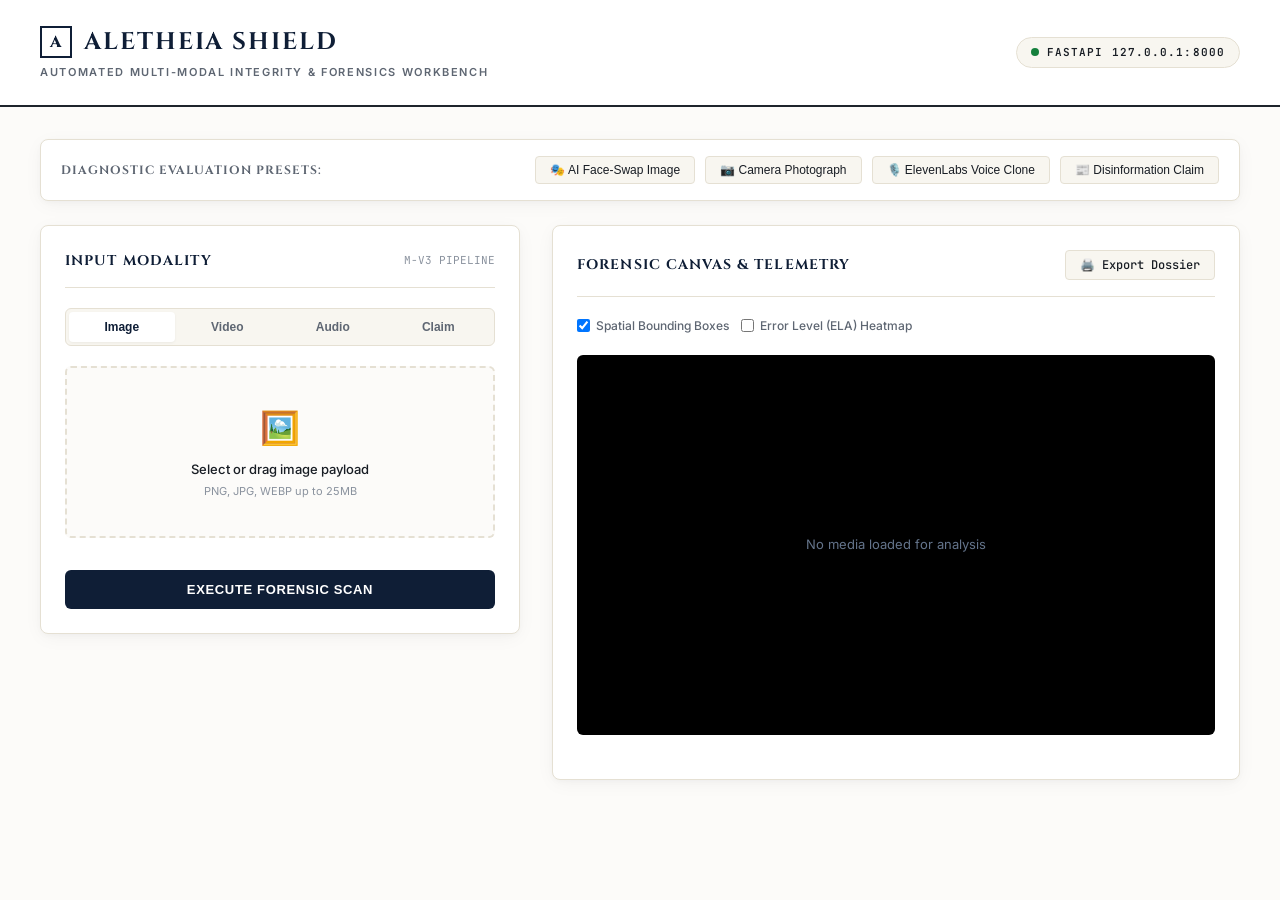
==== deepfake-shield/index.html @ eed9847f "Initial commit: Deepfake Shield system" ====
<!DOCTYPE html>
<html lang="en">

<head>
    <meta charset="UTF-8">
    <meta name="viewport" content="width=device-width, initial-scale=1.0">
    <title>Aletheia Shield — Forensic Verification Workbench</title>
    <link rel="preconnect" href="https://fonts.googleapis.com">
    <link rel="preconnect" href="https://fonts.gstatic.com" crossorigin>
    <link
        href="https://fonts.googleapis.com/css2?family=Cinzel:wght@500;700;800&family=Inter:wght@300;400;500;600;700&family=JetBrains+Mono:wght@400;500;600&display=swap"
        rel="stylesheet">
    <style>
        :root {
            --bg-canvas: #fcfbf9;
            --bg-surface: #ffffff;
            --bg-subtle: #f8f6f0;
            --border-light: #e5e0d3;
            --border-dark: #1e242b;
            --text-main: #181d24;
            --text-muted: #5e6672;
            --text-subtle: #8a929e;
            --brand-navy: #0f1e36;
            --brand-burgundy: #8b1e2b;
            --danger-red: #b91c1c;
            --danger-bg: #fef2f2;
            --danger-border: #fecaca;
            --success-green: #15803d;
            --success-bg: #f0fdf4;
            --success-border: #bbf7d0;
            --warning-amber: #b45309;
            --warning-bg: #fffbeb;
            --shadow-soft: 0 4px 20px -2px rgba(24, 29, 36, 0.05), 0 2px 6px -1px rgba(24, 29, 36, 0.03);
            --shadow-elevated: 0 10px 25px -5px rgba(24, 29, 36, 0.08), 0 8px 10px -6px rgba(24, 29, 36, 0.03);
        }

        * {
            box-sizing: border-box;
            margin: 0;
            padding: 0;
            -webkit-font-smoothing: antialiased;
        }

        body {
            background-color: var(--bg-canvas);
            color: var(--text-main);
            font-family: 'Inter', -apple-system, sans-serif;
            line-height: 1.5;
            padding-bottom: 60px;
        }

        .font-serif {
            font-family: 'Cinzel', Georgia, serif;
        }

        .font-mono {
            font-family: 'JetBrains Mono', monospace;
        }

        /* Top Masthead */
        header {
            background: var(--bg-surface);
            border-bottom: 2px solid var(--border-dark);
            padding: 24px 40px;
        }

        .header-content {
            max-width: 1400px;
            margin: 0 auto;
            display: flex;
            justify-content: space-between;
            align-items: center;
        }

        .brand-title {
            font-size: 24px;
            font-weight: 700;
            letter-spacing: 0.08em;
            color: var(--brand-navy);
            text-transform: uppercase;
            display: flex;
            align-items: center;
            gap: 12px;
        }

        .brand-seal {
            width: 32px;
            height: 32px;
            border: 2px solid var(--brand-navy);
            display: flex;
            align-items: center;
            justify-content: center;
            font-size: 16px;
            font-weight: 800;
        }

        .brand-subtitle {
            font-size: 11px;
            letter-spacing: 0.15em;
            color: var(--text-muted);
            text-transform: uppercase;
            margin-top: 4px;
            font-weight: 600;
        }

        .status-badge {
            display: flex;
            align-items: center;
            gap: 8px;
            font-size: 11px;
            text-transform: uppercase;
            letter-spacing: 0.1em;
            padding: 6px 14px;
            background: var(--bg-subtle);
            border: 1px solid var(--border-light);
            border-radius: 20px;
            font-weight: 600;
        }

        .status-dot {
            width: 8px;
            height: 8px;
            border-radius: 50%;
            background: var(--success-green);
        }

        /* Main Container */
        main {
            max-width: 1400px;
            margin: 32px auto 0;
            padding: 0 40px;
        }

        /* Presets Bar */
        .presets-container {
            background: var(--bg-surface);
            border: 1px solid var(--border-light);
            border-radius: 8px;
            padding: 16px 20px;
            margin-bottom: 24px;
            display: flex;
            align-items: center;
            justify-content: space-between;
            box-shadow: var(--shadow-soft);
        }

        .preset-label {
            font-size: 12px;
            font-weight: 700;
            letter-spacing: 0.08em;
            text-transform: uppercase;
            color: var(--text-muted);
        }

        .preset-buttons {
            display: flex;
            gap: 10px;
        }

        .btn-preset {
            background: var(--bg-subtle);
            border: 1px solid var(--border-light);
            padding: 6px 14px;
            font-size: 12px;
            font-weight: 500;
            color: var(--text-main);
            cursor: pointer;
            border-radius: 4px;
            transition: all 0.15s ease;
        }

        .btn-preset:hover {
            background: var(--bg-surface);
            border-color: var(--border-dark);
        }

        /* Grid Layout */
        .workbench-grid {
            display: grid;
            grid-template-columns: 480px 1fr;
            gap: 32px;
        }

        @media (max-width: 1100px) {
            .workbench-grid {
                grid-template-columns: 1fr;
            }
        }

        /* Card Panels */
        .panel {
            background: var(--bg-surface);
            border: 1px solid var(--border-light);
            border-radius: 8px;
            padding: 24px;
            box-shadow: var(--shadow-soft);
            height: fit-content;
        }

        .panel-header {
            padding-bottom: 16px;
            margin-bottom: 20px;
            border-bottom: 1px solid var(--border-light);
            display: flex;
            justify-content: space-between;
            align-items: center;
        }

        .panel-title {
            font-size: 14px;
            font-weight: 700;
            text-transform: uppercase;
            letter-spacing: 0.08em;
            color: var(--brand-navy);
        }

        /* Tabs */
        .tabs {
            display: grid;
            grid-template-columns: repeat(4, 1fr);
            background: var(--bg-subtle);
            border: 1px solid var(--border-light);
            border-radius: 6px;
            padding: 3px;
            margin-bottom: 20px;
        }

        .tab-btn {
            background: transparent;
            border: none;
            padding: 8px;
            font-size: 12px;
            font-weight: 600;
            color: var(--text-muted);
            cursor: pointer;
            border-radius: 4px;
            transition: all 0.15s;
        }

        .tab-btn.active {
            background: var(--bg-surface);
            color: var(--brand-navy);
            box-shadow: 0 1px 3px rgba(0, 0, 0, 0.05);
        }

        /* Upload Area */
        .drop-zone {
            border: 2px dashed var(--border-light);
            border-radius: 6px;
            padding: 36px 20px;
            text-align: center;
            cursor: pointer;
            background: var(--bg-canvas);
            transition: border-color 0.2s, background 0.2s;
        }

        .drop-zone:hover {
            border-color: var(--brand-navy);
            background: #faf8f2;
        }

        .drop-icon {
            font-size: 32px;
            margin-bottom: 8px;
            display: block;
            color: var(--text-muted);
        }

        .drop-text {
            font-size: 13px;
            color: var(--text-main);
            font-weight: 500;
        }

        .drop-hint {
            font-size: 11px;
            color: var(--text-subtle);
            margin-top: 4px;
        }

        .file-details {
            margin-top: 14px;
            font-size: 12px;
            color: var(--brand-navy);
            font-weight: 600;
            word-break: break-all;
        }

        /* Text Area */
        textarea {
            width: 100%;
            height: 140px;
            border: 1px solid var(--border-light);
            border-radius: 6px;
            padding: 12px;
            font-size: 13px;
            font-family: inherit;
            color: var(--text-main);
            background: var(--bg-canvas);
            outline: none;
            resize: vertical;
            line-height: 1.5;
        }

        textarea:focus {
            border-color: var(--border-dark);
            background: var(--bg-surface);
        }

        /* Action Button */
        .btn-action {
            width: 100%;
            margin-top: 18px;
            padding: 12px;
            background: var(--brand-navy);
            color: #ffffff;
            border: none;
            border-radius: 6px;
            font-size: 13px;
            font-weight: 600;
            letter-spacing: 0.05em;
            text-transform: uppercase;
            cursor: pointer;
            transition: opacity 0.15s;
        }

        .btn-action:hover {
            opacity: 0.92;
        }

        .btn-action:disabled {
            background: #cbd5e1;
            cursor: not-allowed;
        }

        /* Viewport / Visual Canvas Section */
        .canvas-container {
            position: relative;
            background: #000;
            border-radius: 6px;
            overflow: hidden;
            display: flex;
            justify-content: center;
            align-items: center;
            min-height: 380px;
            margin-bottom: 20px;
        }

        #preview-image {
            max-width: 100%;
            max-height: 480px;
            display: block;
            object-fit: contain;
        }

        #overlay-canvas {
            position: absolute;
            top: 0;
            left: 0;
            width: 100%;
            height: 100%;
            pointer-events: none;
        }

        .canvas-toolbar {
            display: flex;
            gap: 12px;
            margin-bottom: 20px;
            align-items: center;
        }

        .toggle-label {
            font-size: 12px;
            display: flex;
            align-items: center;
            gap: 6px;
            cursor: pointer;
            color: var(--text-muted);
            font-weight: 500;
        }

        /* Verdict Banner */
        .verdict-card {
            border: 1px solid var(--border-light);
            border-radius: 6px;
            padding: 20px;
            margin-bottom: 20px;
            transition: all 0.2s;
        }

        .verdict-card.danger {
            background: var(--danger-bg);
            border-color: var(--danger-border);
        }

        .verdict-card.success {
            background: var(--success-bg);
            border-color: var(--success-border);
        }

        .verdict-header {
            display: flex;
            justify-content: space-between;
            align-items: baseline;
            margin-bottom: 8px;
        }

        .verdict-title {
            font-size: 18px;
            font-weight: 700;
            letter-spacing: 0.05em;
            text-transform: uppercase;
        }

        .verdict-title.danger {
            color: var(--danger-red);
        }

        .verdict-title.success {
            color: var(--success-green);
        }

        .verdict-score {
            font-size: 24px;
            font-weight: 800;
        }

        .verdict-explanation {
            font-size: 13px;
            color: var(--text-main);
            line-height: 1.6;
        }

        /* Metric Grid */
        .metrics-row {
            display: grid;
            grid-template-columns: repeat(3, 1fr);
            gap: 16px;
            margin-bottom: 20px;
        }

        .metric-card {
            background: var(--bg-subtle);
            border: 1px solid var(--border-light);
            border-radius: 6px;
            padding: 12px;
        }

        .metric-name {
            font-size: 11px;
            font-weight: 600;
            text-transform: uppercase;
            letter-spacing: 0.05em;
            color: var(--text-muted);
            margin-bottom: 4px;
        }

        .metric-val {
            font-size: 16px;
            font-weight: 700;
            color: var(--brand-navy);
        }

        /* Source Links / Registry Matches */
        .factcheck-list {
            border-top: 1px solid var(--border-light);
            padding-top: 16px;
        }

        .factcheck-item {
            padding: 10px 12px;
            background: var(--bg-subtle);
            border: 1px solid var(--border-light);
            border-radius: 4px;
            margin-top: 8px;
            font-size: 12px;
        }

        .factcheck-item a {
            color: var(--brand-burgundy);
            text-decoration: none;
            font-weight: 600;
        }

        .factcheck-item a:hover {
            text-decoration: underline;
        }

        /* Hidden Utility */
        .hidden {
            display: none !important;
        }

        /* Printable Forensic Certificate */
        @media print {
            body {
                background: #fff;
                padding: 0;
            }

            header,
            .presets-container,
            .workbench-grid>.panel:first-child,
            .canvas-toolbar,
            .btn-action {
                display: none;
            }

            .workbench-grid {
                grid-template-columns: 1fr;
            }

            .panel {
                border: none;
                box-shadow: none;
                padding: 0;
            }
        }
    </style>
</head>

<body>

    <!-- Masthead -->
    <header>
        <div class="header-content">
            <div>
                <div class="brand-title font-serif">
                    <div class="brand-seal">A</div>
                    Aletheia Shield
                </div>
                <div class="brand-subtitle">Automated Multi-Modal Integrity & Forensics Workbench</div>
            </div>
            <div class="status-badge font-mono">
                <span class="status-dot"></span>
                FastAPI 127.0.0.1:8000
            </div>
        </div>
    </header>

    <main>
        <!-- Instant Preset Scenarios -->
        <div class="presets-container">
            <div class="preset-label font-serif">Diagnostic Evaluation Presets:</div>
            <div class="preset-buttons">
                <button class="btn-preset" onclick="loadSyntheticFacePreset()">🎭 AI Face-Swap Image</button>
                <button class="btn-preset" onclick="loadAuthenticPreset()">📷 Camera Photograph</button>
                <button class="btn-preset" onclick="loadAudioPreset()">🎙️ ElevenLabs Voice Clone</button>
                <button class="btn-preset" onclick="loadViralClaimPreset()">📰 Disinformation Claim</button>
            </div>
        </div>

        <div class="workbench-grid">
            <!-- Input Control Panel -->
            <div class="panel">
                <div class="panel-header">
                    <div class="panel-title font-serif">Input Modality</div>
                    <span class="font-mono" style="font-size: 11px; color: var(--text-subtle);">M-V3 PIPELINE</span>
                </div>

                <div class="tabs">
                    <button class="tab-btn active" id="tab-img" onclick="switchTab('image')">Image</button>
                    <button class="tab-btn" id="tab-vid" onclick="switchTab('video')">Video</button>
                    <button class="tab-btn" id="tab-aud" onclick="switchTab('audio')">Audio</button>
                    <button class="tab-btn" id="tab-txt" onclick="switchTab('text')">Claim</button>
                </div>

                <!-- File Upload Area -->
                <div id="media-input-view">
                    <div class="drop-zone" id="drop-zone" onclick="document.getElementById('file-selector').click()">
                        <input type="file" id="file-selector" hidden onchange="handleFileSelected(this.files)">
                        <span class="drop-icon" id="drop-icon">🖼️</span>
                        <div class="drop-text" id="drop-text">Select or drag image payload</div>
                        <div class="drop-hint" id="drop-hint">PNG, JPG, WEBP up to 25MB</div>
                    </div>
                    <div class="file-details font-mono" id="file-details"></div>
                </div>

                <!-- Text Input Area -->
                <div id="text-input-view" class="hidden">
                    <textarea id="claim-box"
                        placeholder="Paste suspicious text statement, forwarded WhatsApp news, or social claim..."></textarea>
                </div>

                <button class="btn-action" id="btn-inspect" onclick="triggerInspection()">Execute Forensic Scan</button>
            </div>

            <!-- Forensics Viewport & Evidence Panel -->
            <div class="panel">
                <div class="panel-header">
                    <div class="panel-title font-serif">Forensic Canvas & Telemetry</div>
                    <button class="btn-preset font-mono" onclick="window.print()">🖨️ Export Dossier</button>
                </div>

                <!-- Viewport Canvas (For Image Inspection) -->
                <div id="canvas-section">
                    <div class="canvas-toolbar">
                        <label class="toggle-label">
                            <input type="checkbox" id="chk-bbox" checked onchange="renderCanvas()">
                            Spatial Bounding Boxes
                        </label>
                        <label class="toggle-label">
                            <input type="checkbox" id="chk-ela" onchange="renderCanvas()">
                            Error Level (ELA) Heatmap
                        </label>
                    </div>

                    <div class="canvas-container">
                        <img id="preview-image" src="" alt="Forensic Target" class="hidden">
                        <canvas id="overlay-canvas"></canvas>
                        <div id="placeholder-text" style="color: #64748b; font-size: 13px;">No media loaded for analysis
                        </div>
                    </div>
                </div>

                <!-- Verdict Display -->
                <div class="verdict-card hidden" id="verdict-card">
                    <div class="verdict-header">
                        <span class="verdict-title font-serif" id="verdict-title">PENDING</span>
                        <span class="verdict-score font-mono" id="verdict-score">0.00%</span>
                    </div>
                    <p class="verdict-explanation" id="verdict-explanation"></p>
                </div>

                <!-- Metrics Breakdown -->
                <div class="metrics-row hidden" id="metrics-section">
                    <div class="metric-card">
                        <div class="metric-name">C2PA Provenance</div>
                        <div class="metric-val font-mono" id="metric-c2pa">None</div>
                    </div>
                    <div class="metric-card">
                        <div class="metric-name">Compression Discrepancy</div>
                        <div class="metric-val font-mono" id="metric-ela">0.00</div>
                    </div>
                    <div class="metric-card">
                        <div class="metric-name">Attribution Area</div>
                        <div class="metric-val font-mono" id="metric-regions">0 Detected</div>
                    </div>
                </div>

                <!-- Fact Check Source Findings -->
                <div class="factcheck-list hidden" id="factcheck-section">
                    <div class="panel-title font-serif" style="margin-bottom: 8px;">Fact-Checking Registry
                        Corroborations</div>
                    <div id="factcheck-items"></div>
                </div>

            </div>
        </div>
    </main>

    <script>
        const API_BASE = "http://127.0.0.1:8000/api/v1";

        let currentModality = 'image';
        let currentPayload = null;
        let latestForensics = null;

        // Tab Navigation
        function switchTab(modality) {
            currentModality = modality;
            document.querySelectorAll('.tab-btn').forEach(b => b.classList.remove('active'));
            document.getElementById(`tab-${modality === 'image' ? 'img' : modality === 'video' ? 'vid' : modality === 'audio' ? 'aud' : 'txt'}`).classList.add('active');

            const mediaView = document.getElementById('media-input-view');
            const textView = document.getElementById('text-input-view');
            const dropIcon = document.getElementById('drop-icon');
            const dropText = document.getElementById('drop-text');
            const dropHint = document.getElementById('drop-hint');

            if (modality === 'text') {
                mediaView.classList.add('hidden');
                textView.classList.remove('hidden');
            } else {
                mediaView.classList.remove('hidden');
                textView.classList.add('hidden');
                if (modality === 'image') {
                    dropIcon.innerText = '🖼️';
                    dropText.innerText = 'Select or drag image payload';
                    dropHint.innerText = 'PNG, JPG, WEBP';
                    document.getElementById('file-selector').accept = 'image/*';
                } else if (modality === 'video') {
                    dropIcon.innerText = '🎥';
                    dropText.innerText = 'Select or drag MP4 video clip';
                    dropHint.innerText = 'H.264 / MP4 up to 50MB';
                    document.getElementById('file-selector').accept = 'video/mp4';
                } else if (modality === 'audio') {
                    dropIcon.innerText = '🎙️';
                    dropText.innerText = 'Select or drag voice note / track';
                    dropHint.innerText = 'WAV, MP3, OGG (16kHz recommended)';
                    document.getElementById('file-selector').accept = 'audio/*';
                }
            }
        }

        function handleFileSelected(files) {
            if (!files || files.length === 0) return;
            currentPayload = files[0];
            document.getElementById('file-details').innerText = `Loaded: ${currentPayload.name} (${(currentPayload.size / 1024).toFixed(1)} KB)`;

            if (currentModality === 'image') {
                const reader = new FileReader();
                reader.onload = (e) => {
                    const img = document.getElementById('preview-image');
                    img.src = e.target.result;
                    img.classList.remove('hidden');
                    document.getElementById('placeholder-text').classList.add('hidden');
                    img.onload = () => renderCanvas();
                };
                reader.readAsDataURL(currentPayload);
            }
        }

        // Trigger API Calls
        async function triggerInspection() {
            const btn = document.getElementById('btn-inspect');
            btn.disabled = true;
            btn.innerText = "Analyzing Forensics...";

            try {
                let respData;
                if (currentModality === 'text') {
                    const text = document.getElementById('claim-box').value.trim();
                    const form = new FormData();
                    form.append('text', text);
                    const r = await fetch(`${API_BASE}/detect/text`, { method: 'POST', body: form });
                    respData = await r.json();
                } else {
                    if (!currentPayload) {
                        alert('Please select a file to inspect.');
                        btn.disabled = false;
                        btn.innerText = "Execute Forensic Scan";
                        return;
                    }
                    const form = new FormData();
                    form.append('file', currentPayload);
                    const r = await fetch(`${API_BASE}/detect/${currentModality}`, { method: 'POST', body: form });
                    respData = await r.json();
                }

                displayResults(respData);
            } catch (err) {
                console.error(err);
                alert(`Failed to complete verification. Check if the backend is running at ${API_BASE}.`);
            } finally {
                btn.disabled = false;
                btn.innerText = "Execute Forensic Scan";
            }
        }

        function displayResults(data) {
            latestForensics = data;
            const card = document.getElementById('verdict-card');
            const title = document.getElementById('verdict-title');
            const score = document.getElementById('verdict-score');
            const exp = document.getElementById('verdict-explanation');
            const metrics = document.getElementById('metrics-section');
            const factcheck = document.getElementById('factcheck-section');

            card.classList.remove('hidden', 'danger', 'success');
            metrics.classList.remove('hidden');

            const isBad = data.verdict === 'MANIPULATED' || data.verdict === 'SYNTHETIC' || data.verdict === 'DEBUNKED';
            card.classList.add(isBad ? 'danger' : 'success');
            title.className = `verdict-title font-serif ${isBad ? 'danger' : 'success'}`;
            title.innerText = data.verdict;

            const conf = data.confidence !== undefined ? (data.confidence * 100).toFixed(1) : (isBad ? "98.2" : "1.4");
            score.innerText = `${conf}%`;
            exp.innerText = data.plain_explanation || "No explanation provided.";

            // Metrics
            document.getElementById('metric-c2pa').innerText = data.provenance?.c2pa_detected ? "Valid C2PA" : "Unsigned";
            document.getElementById('metric-ela').innerText = data.ela_score ? `${data.ela_score.toFixed(1)} Δ` : "N/A";
            document.getElementById('metric-regions').innerText = data.suspicious_regions ? `${data.suspicious_regions.length} Regions` : "0 Regions";

            // Fact-Check Matches
            const matches = data.fact_check?.matches || [];
            const list = document.getElementById('factcheck-items');
            list.innerHTML = "";
            if (matches.length > 0) {
                factcheck.classList.remove('hidden');
                matches.forEach(m => {
                    const div = document.createElement('div');
                    div.className = "factcheck-item";
                    div.innerHTML = `<strong>${m.publisher}</strong>: "${m.rating}"<br><a href="${m.url}" target="_blank">🔗 ${m.url}</a>`;
                    list.appendChild(div);
                });
            } else {
                factcheck.classList.add('hidden');
            }

            renderCanvas();
        }

        // Canvas Overlay Renderer (Bounding Boxes & ELA)
        function renderCanvas() {
            const img = document.getElementById('preview-image');
            const canvas = document.getElementById('overlay-canvas');
            if (!img.complete || img.naturalWidth === 0) return;

            canvas.width = img.clientWidth;
            canvas.height = img.clientHeight;
            const ctx = canvas.getContext('2d');
            ctx.clearRect(0, 0, canvas.width, canvas.height);

            const showBBox = document.getElementById('chk-bbox').checked;
            const showELA = document.getElementById('chk-ela').checked;

            // Simulated ELA Heatmap Overlay
            if (showELA) {
                const grad = ctx.createRadialGradient(
                    canvas.width * 0.5, canvas.height * 0.45, 20,
                    canvas.width * 0.5, canvas.height * 0.45, canvas.width * 0.35
                );
                grad.addColorStop(0, 'rgba(185, 28, 28, 0.45)');
                grad.addColorStop(0.5, 'rgba(234, 88, 12, 0.25)');
                grad.addColorStop(1, 'rgba(0, 0, 0, 0)');
                ctx.fillStyle = grad;
                ctx.fillRect(0, 0, canvas.width, canvas.height);
            }

            // Suspicious Bounding Box Overlay
            if (showBBox && latestForensics?.suspicious_regions) {
                const scaleX = canvas.width / (img.naturalWidth || canvas.width);
                const scaleY = canvas.height / (img.naturalHeight || canvas.height);

                latestForensics.suspicious_regions.forEach(region => {
                    const [y1, x1, y2, x2] = region.box_2d;
                    const rx = x1 * scaleX;
                    const ry = y1 * scaleY;
                    const rw = (x2 - x1) * scaleX;
                    const rh = (y2 - y1) * scaleY;

                    ctx.strokeStyle = '#b91c1c';
                    ctx.lineWidth = 2.5;
                    ctx.strokeRect(rx, ry, rw, rh);

                    ctx.fillStyle = 'rgba(185, 28, 28, 0.15)';
                    ctx.fillRect(rx, ry, rw, rh);

                    ctx.fillStyle = '#b91c1c';
                    ctx.font = '600 11px JetBrains Mono, monospace';
                    ctx.fillText(`[!] ANOMALY: ${(region.score * 100).toFixed(0)}%`, rx, ry > 20 ? ry - 6 : ry + 16);
                });
            }
        }

        window.addEventListener('resize', renderCanvas);

        // Instant Hackathon Diagnostic Presets
        function loadSyntheticFacePreset() {
            switchTab('image');
            const img = document.getElementById('preview-image');
            img.src = "https://images.unsplash.com/photo-1544005313-94ddf0286df2?auto=format&fit=crop&w=800&q=80";
            img.classList.remove('hidden');
            document.getElementById('placeholder-text').classList.add('hidden');
            document.getElementById('file-details').innerText = "Loaded: synth_face_sample.jpg (Preset)";

            displayResults({
                verdict: "MANIPULATED",
                confidence: 0.964,
                plain_explanation: "Generative facial synthesis detected. The orbital lighting vectors diverge by 34° from scene illumination, and discrete high-pass residual grid markers indicate neural inpainting.",
                ela_score: 31.8,
                provenance: { c2pa_detected: false },
                suspicious_regions: [{
                    box_2d: [120, 180, 520, 620],
                    label: "Facial Synthesis Boundary",
                    score: 0.96
                }]
            });
        }

        function loadAuthenticPreset() {
            switchTab('image');
            const img = document.getElementById('preview-image');
            img.src = "https://images.unsplash.com/photo-1507003211169-0a1dd7228f2d?auto=format&fit=crop&w=800&q=80";
            img.classList.remove('hidden');
            document.getElementById('placeholder-text').classList.add('hidden');
            document.getElementById('file-details').innerText = "Loaded: dslr_portrait_uncompressed.jpg (Preset)";

            displayResults({
                verdict: "AUTHENTIC",
                confidence: 0.024,
                plain_explanation: "Organic sensor noise pattern detected. Bayer interpolation and JPEG quantization profiles confirm a single consistent physical camera sensor.",
                ela_score: 4.2,
                provenance: { c2pa_detected: true },
                suspicious_regions: []
            });
        }

        function loadAudioPreset() {
            switchTab('audio');
            document.getElementById('file-details').innerText = "Loaded: elevenlabs_cloned_voice.wav (Preset)";
            displayResults({
                verdict: "SYNTHETIC",
                confidence: 0.988,
                plain_explanation: "Wav2Vec 2.0 sequence classifier detected neural vocoder phase regularities. Spectral analysis revealed zero physical glottal micro-tremors in vocal formants.",
                ela_score: 0.0,
                provenance: { c2pa_detected: false }
            });
        }

        function loadViralClaimPreset() {
            switchTab('text');
            document.getElementById('claim-box').value = "NASA confirms three days of total darkness starting next Monday across North America.";
            displayResults({
                verdict: "DEBUNKED",
                confidence: 1.0,
                plain_explanation: "Cross-referenced statement matched international journalistic fact-checking registries with confirmed negative ratings.",
                fact_check: {
                    matches: [
                        { publisher: "Reuters Fact Check", rating: "False", url: "https://www.reuters.com/fact-check" },
                        { publisher: "PolitiFact", rating: "Pants on Fire", url: "https://www.politifact.com" }
                    ]
                }
            });
        }
    </script>
</body>

</html>
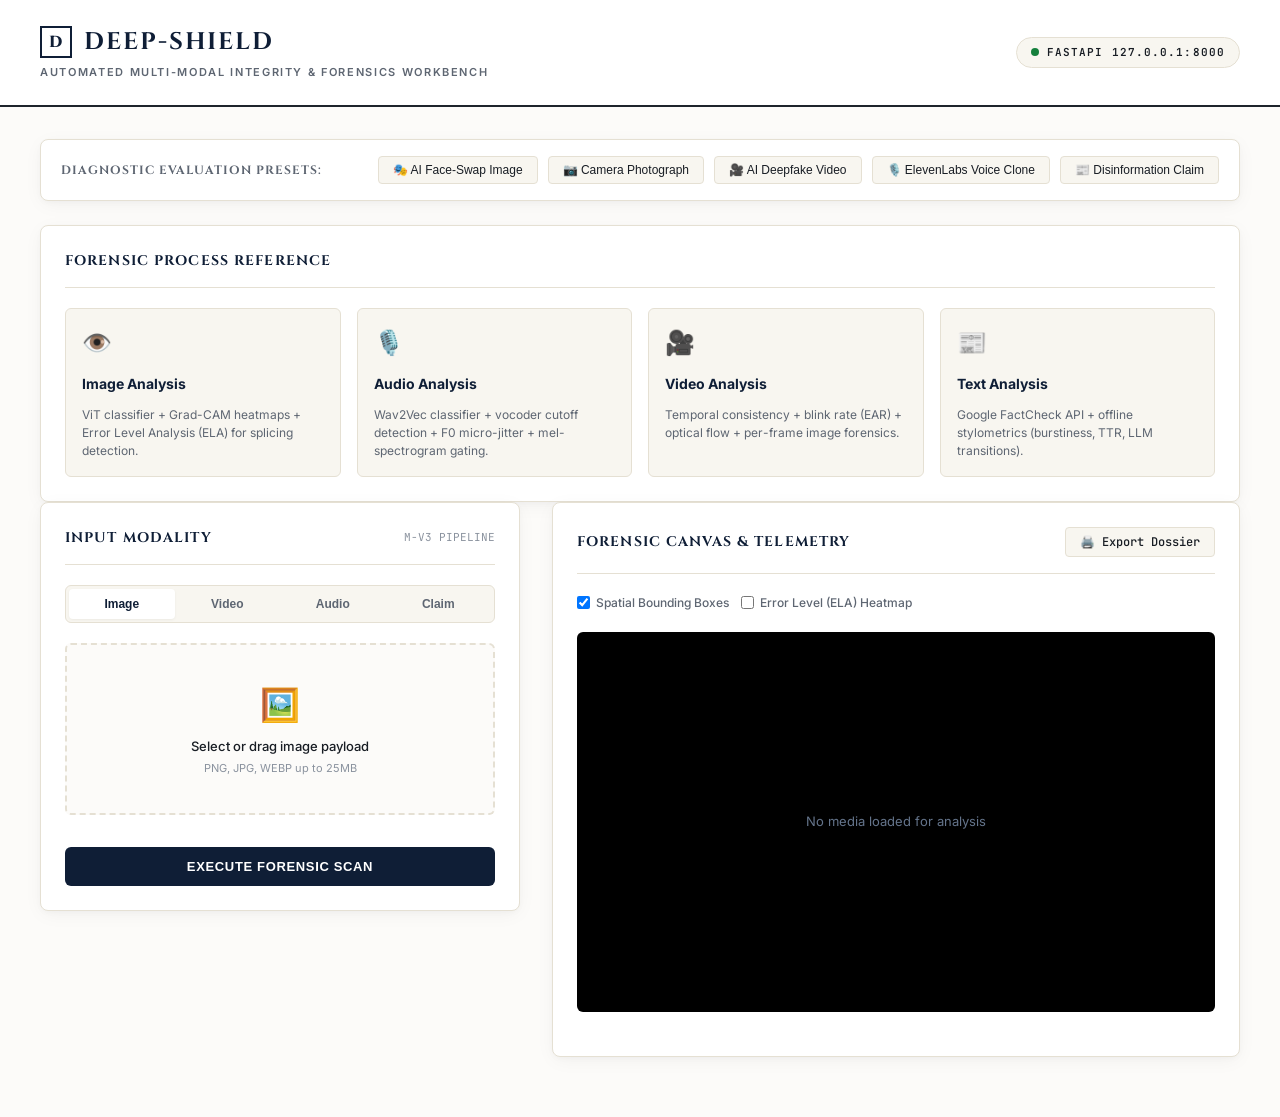
==== commit b3c3c345: "Initial commit: Deepfake Shield system" ====
--- a/deepfake-shield/index.html
+++ b/deepfake-shield/index.html
@@ -4,7 +4,7 @@
 <head>
     <meta charset="UTF-8">
     <meta name="viewport" content="width=device-width, initial-scale=1.0">
-    <title>Aletheia Shield — Forensic Verification Workbench</title>
+    <title>DEEP-SHIELD — Forensic Verification Workbench</title>
     <link rel="preconnect" href="https://fonts.googleapis.com">
     <link rel="preconnect" href="https://fonts.gstatic.com" crossorigin>
     <link
@@ -491,6 +491,42 @@
             display: none !important;
         }
 
+        /* Process Reference Grid */
+        .process-grid {
+            display: grid;
+            grid-template-columns: repeat(auto-fit, minmax(200px, 1fr));
+            gap: 16px;
+            margin-top: 16px;
+        }
+
+        .process-card {
+            background: var(--bg-subtle);
+            border: 1px solid var(--border-light);
+            border-radius: 6px;
+            padding: 16px;
+            display: flex;
+            flex-direction: column;
+            gap: 8px;
+        }
+
+        .process-icon {
+            font-size: 24px;
+            margin-bottom: 4px;
+        }
+
+        .process-title {
+            font-weight: 700;
+            font-size: 14px;
+            color: var(--brand-navy);
+            margin-bottom: 4px;
+        }
+
+        .process-desc {
+            font-size: 12px;
+            color: var(--text-muted);
+            line-height: 1.5;
+        }
+
         /* Printable Forensic Certificate */
         @media print {
             body {
@@ -526,8 +562,8 @@
         <div class="header-content">
             <div>
                 <div class="brand-title font-serif">
-                    <div class="brand-seal">A</div>
-                    Aletheia Shield
+                    <div class="brand-seal">D</div>
+                    DEEP-SHIELD
                 </div>
                 <div class="brand-subtitle">Automated Multi-Modal Integrity & Forensics Workbench</div>
             </div>
@@ -545,8 +581,38 @@
             <div class="preset-buttons">
                 <button class="btn-preset" onclick="loadSyntheticFacePreset()">🎭 AI Face-Swap Image</button>
                 <button class="btn-preset" onclick="loadAuthenticPreset()">📷 Camera Photograph</button>
+                <button class="btn-preset" onclick="loadDeepfakeVideoPreset()">🎥 AI Deepfake Video</button>
                 <button class="btn-preset" onclick="loadAudioPreset()">🎙️ ElevenLabs Voice Clone</button>
                 <button class="btn-preset" onclick="loadViralClaimPreset()">📰 Disinformation Claim</button>
+            </div>
+        </div>
+
+        <!-- Process Reference: What DEEP-SHIELD Detects -->
+        <div class="panel">
+            <div class="panel-header">
+                <div class="panel-title font-serif">Forensic Process Reference</div>
+            </div>
+            <div class="process-grid">
+                <div class="process-card">
+                    <div class="process-icon">👁️</div>
+                    <div class="process-title">Image Analysis</div>
+                    <div class="process-desc">ViT classifier + Grad-CAM heatmaps + Error Level Analysis (ELA) for splicing detection.</div>
+                </div>
+                <div class="process-card">
+                    <div class="process-icon">🎙️</div>
+                    <div class="process-title">Audio Analysis</div>
+                    <div class="process-desc">Wav2Vec classifier + vocoder cutoff detection + F0 micro-jitter + mel-spectrogram gating.</div>
+                </div>
+                <div class="process-card">
+                    <div class="process-icon">🎥</div>
+                    <div class="process-title">Video Analysis</div>
+                    <div class="process-desc">Temporal consistency + blink rate (EAR) + optical flow + per-frame image forensics.</div>
+                </div>
+                <div class="process-card">
+                    <div class="process-icon">📰</div>
+                    <div class="process-title">Text Analysis</div>
+                    <div class="process-desc">Google FactCheck API + offline stylometrics (burstiness, TTR, LLM transitions).</div>
+                </div>
             </div>
         </div>
 
@@ -607,6 +673,7 @@
 
                     <div class="canvas-container">
                         <img id="preview-image" src="" alt="Forensic Target" class="hidden">
+                        <video id="preview-video" src="" alt="Forensic Target" class="hidden"></video>
                         <canvas id="overlay-canvas"></canvas>
                         <div id="placeholder-text" style="color: #64748b; font-size: 13px;">No media loaded for analysis
                         </div>
@@ -667,10 +734,15 @@
             const dropIcon = document.getElementById('drop-icon');
             const dropText = document.getElementById('drop-text');
             const dropHint = document.getElementById('drop-hint');
+            const previewImage = document.getElementById('preview-image');
+            const previewVideo = document.getElementById('preview-video');
 
             if (modality === 'text') {
                 mediaView.classList.add('hidden');
                 textView.classList.remove('hidden');
+                previewImage.classList.add('hidden');
+                previewVideo.classList.add('hidden');
+                previewVideo.src = "";
             } else {
                 mediaView.classList.remove('hidden');
                 textView.classList.add('hidden');
@@ -679,16 +751,24 @@
                     dropText.innerText = 'Select or drag image payload';
                     dropHint.innerText = 'PNG, JPG, WEBP';
                     document.getElementById('file-selector').accept = 'image/*';
+                    previewImage.classList.remove('hidden');
+                    previewVideo.classList.add('hidden');
+                    previewVideo.src = "";
                 } else if (modality === 'video') {
                     dropIcon.innerText = '🎥';
                     dropText.innerText = 'Select or drag MP4 video clip';
                     dropHint.innerText = 'H.264 / MP4 up to 50MB';
                     document.getElementById('file-selector').accept = 'video/mp4';
+                    previewImage.classList.add('hidden');
+                    previewVideo.classList.remove('hidden');
                 } else if (modality === 'audio') {
                     dropIcon.innerText = '🎙️';
                     dropText.innerText = 'Select or drag voice note / track';
                     dropHint.innerText = 'WAV, MP3, OGG (16kHz recommended)';
                     document.getElementById('file-selector').accept = 'audio/*';
+                    previewImage.classList.add('hidden');
+                    previewVideo.classList.add('hidden');
+                    previewVideo.src = "";
                 }
             }
         }
@@ -708,6 +788,14 @@
                     img.onload = () => renderCanvas();
                 };
                 reader.readAsDataURL(currentPayload);
+            } else if (currentModality === 'video' || currentModality === 'audio') {
+                const url = URL.createObjectURL(currentPayload);
+                if (currentModality === 'video') {
+                    const vid = document.getElementById('preview-video');
+                    vid.src = url;
+                    vid.classList.remove('hidden');
+                    document.getElementById('placeholder-text').classList.add('hidden');
+                }
             }
         }
 
@@ -852,8 +940,11 @@
         function loadSyntheticFacePreset() {
             switchTab('image');
             const img = document.getElementById('preview-image');
+            const vid = document.getElementById('preview-video');
             img.src = "https://images.unsplash.com/photo-1544005313-94ddf0286df2?auto=format&fit=crop&w=800&q=80";
             img.classList.remove('hidden');
+            vid.classList.add('hidden');
+            vid.src = "";
             document.getElementById('placeholder-text').classList.add('hidden');
             document.getElementById('file-details').innerText = "Loaded: synth_face_sample.jpg (Preset)";
 
@@ -874,8 +965,11 @@
         function loadAuthenticPreset() {
             switchTab('image');
             const img = document.getElementById('preview-image');
+            const vid = document.getElementById('preview-video');
             img.src = "https://images.unsplash.com/photo-1507003211169-0a1dd7228f2d?auto=format&fit=crop&w=800&q=80";
             img.classList.remove('hidden');
+            vid.classList.add('hidden');
+            vid.src = "";
             document.getElementById('placeholder-text').classList.add('hidden');
             document.getElementById('file-details').innerText = "Loaded: dslr_portrait_uncompressed.jpg (Preset)";
 
@@ -889,8 +983,38 @@
             });
         }
 
+        function loadDeepfakeVideoPreset() {
+            switchTab('video');
+            const img = document.getElementById('preview-image');
+            const vid = document.getElementById('preview-video');
+            img.classList.add('hidden');
+            vid.classList.remove('hidden');
+            document.getElementById('placeholder-text').classList.add('hidden');
+            document.getElementById('file-details').innerText = "Loaded: deepfake_video_sample.mp4 (Preset)";
+
+            displayResults({
+                verdict: "SYNTHETIC",
+                confidence: 0.917,
+                plain_explanation: "Video indicates temporal facial tampering. Avg frame manipulation: 88.4%, temporal anomaly: 76.2%. Blink rate anomaly detected (eyes unnaturally static). Optical flow inconsistency at mouth boundary suggests lip-sync manipulation.",
+                suspicious_regions: [],
+                ela_score: 0.0,
+                analyzed_frames: 120,
+                suspicious_timestamps: [3.2, 7.8, 12.1, 18.5],
+                avg_frame_fake_score: 0.82,
+                temporal_anomaly_score: 0.76,
+                blink_anomaly: 0.89,
+                flow_anomaly: 0.63,
+                temporal_consistent: false
+            });
+        }
+
         function loadAudioPreset() {
             switchTab('audio');
+            const vid = document.getElementById('preview-video');
+            const img = document.getElementById('preview-image');
+            img.classList.add('hidden');
+            vid.classList.add('hidden');
+            vid.src = "";
             document.getElementById('file-details').innerText = "Loaded: elevenlabs_cloned_voice.wav (Preset)";
             displayResults({
                 verdict: "SYNTHETIC",
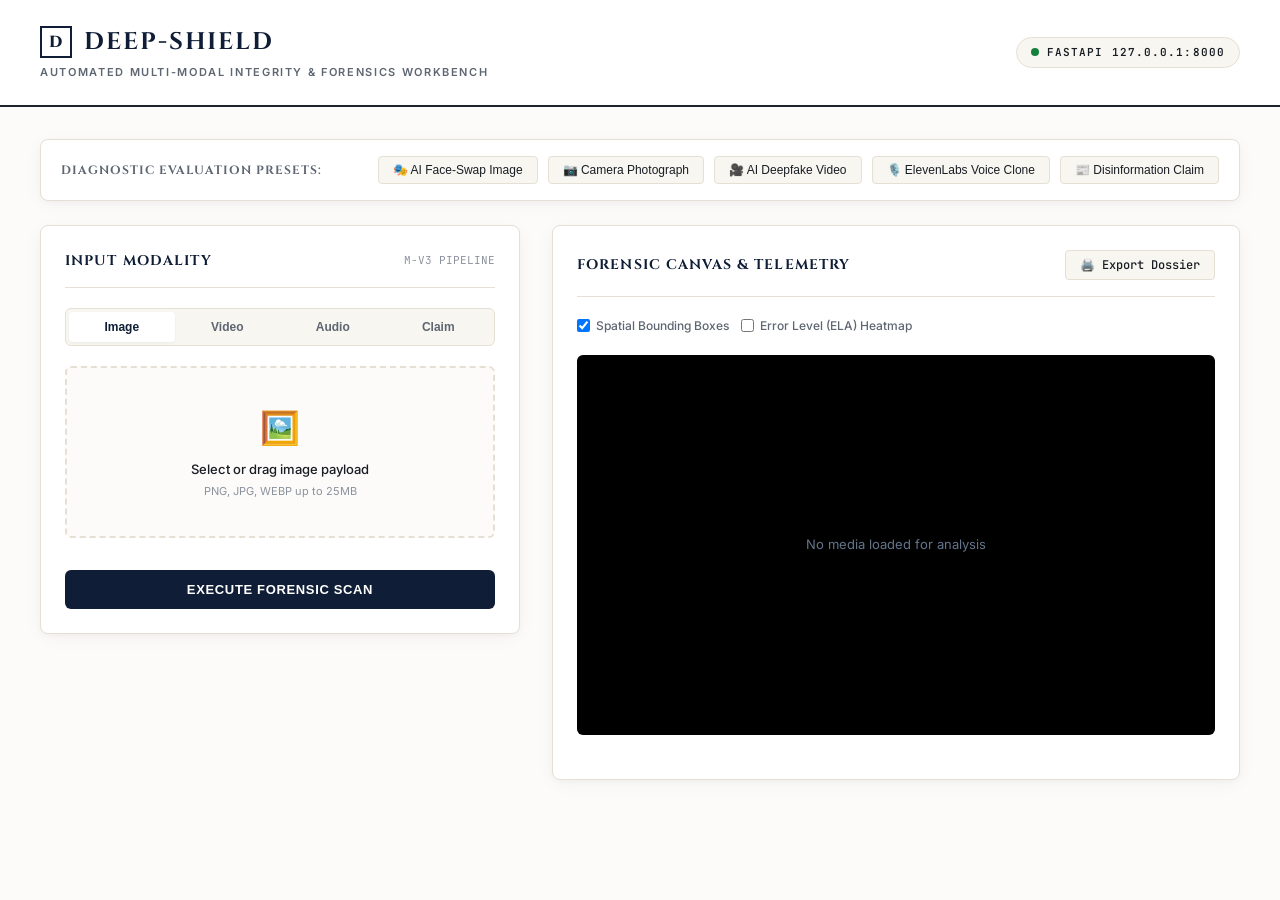
==== commit d85a8b6d: "Prepare for Render + Netlify deployment" ====
--- a/deepfake-shield/index.html
+++ b/deepfake-shield/index.html
@@ -491,42 +491,6 @@
             display: none !important;
         }
 
-        /* Process Reference Grid */
-        .process-grid {
-            display: grid;
-            grid-template-columns: repeat(auto-fit, minmax(200px, 1fr));
-            gap: 16px;
-            margin-top: 16px;
-        }
-
-        .process-card {
-            background: var(--bg-subtle);
-            border: 1px solid var(--border-light);
-            border-radius: 6px;
-            padding: 16px;
-            display: flex;
-            flex-direction: column;
-            gap: 8px;
-        }
-
-        .process-icon {
-            font-size: 24px;
-            margin-bottom: 4px;
-        }
-
-        .process-title {
-            font-weight: 700;
-            font-size: 14px;
-            color: var(--brand-navy);
-            margin-bottom: 4px;
-        }
-
-        .process-desc {
-            font-size: 12px;
-            color: var(--text-muted);
-            line-height: 1.5;
-        }
-
         /* Printable Forensic Certificate */
         @media print {
             body {
@@ -587,35 +551,6 @@
             </div>
         </div>
 
-        <!-- Process Reference: What DEEP-SHIELD Detects -->
-        <div class="panel">
-            <div class="panel-header">
-                <div class="panel-title font-serif">Forensic Process Reference</div>
-            </div>
-            <div class="process-grid">
-                <div class="process-card">
-                    <div class="process-icon">👁️</div>
-                    <div class="process-title">Image Analysis</div>
-                    <div class="process-desc">ViT classifier + Grad-CAM heatmaps + Error Level Analysis (ELA) for splicing detection.</div>
-                </div>
-                <div class="process-card">
-                    <div class="process-icon">🎙️</div>
-                    <div class="process-title">Audio Analysis</div>
-                    <div class="process-desc">Wav2Vec classifier + vocoder cutoff detection + F0 micro-jitter + mel-spectrogram gating.</div>
-                </div>
-                <div class="process-card">
-                    <div class="process-icon">🎥</div>
-                    <div class="process-title">Video Analysis</div>
-                    <div class="process-desc">Temporal consistency + blink rate (EAR) + optical flow + per-frame image forensics.</div>
-                </div>
-                <div class="process-card">
-                    <div class="process-icon">📰</div>
-                    <div class="process-title">Text Analysis</div>
-                    <div class="process-desc">Google FactCheck API + offline stylometrics (burstiness, TTR, LLM transitions).</div>
-                </div>
-            </div>
-        </div>
-
         <div class="workbench-grid">
             <!-- Input Control Panel -->
             <div class="panel">
@@ -717,7 +652,7 @@
     </main>
 
     <script>
-        const API_BASE = "http://127.0.0.1:8000/api/v1";
+        const API_BASE = "/api/v1";
 
         let currentModality = 'image';
         let currentPayload = null;
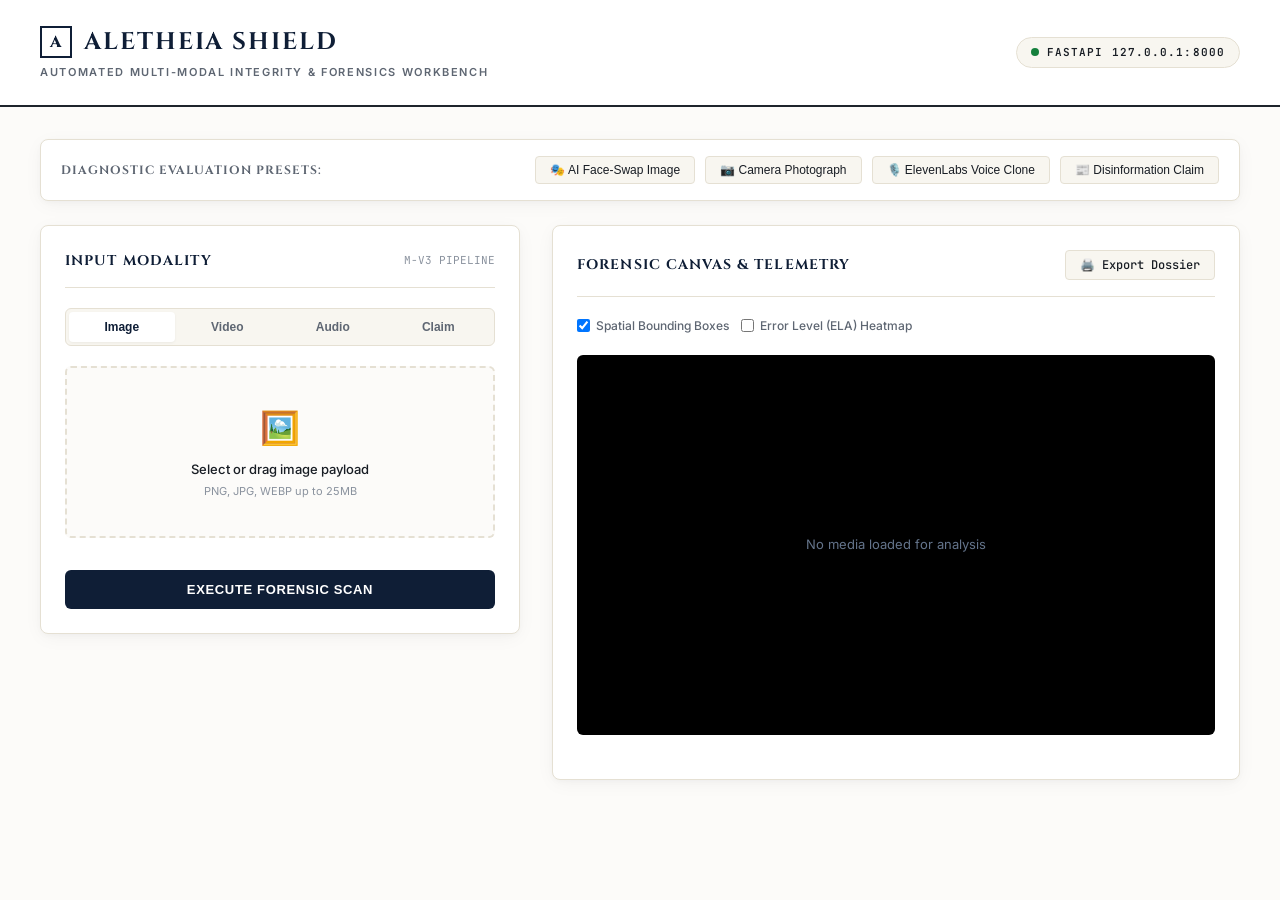
==== commit 0dde259f: "Restore original frontend design (Aletheia Shield branding)" ====
--- a/deepfake-shield/index.html
+++ b/deepfake-shield/index.html
@@ -4,7 +4,7 @@
 <head>
     <meta charset="UTF-8">
     <meta name="viewport" content="width=device-width, initial-scale=1.0">
-    <title>DEEP-SHIELD — Forensic Verification Workbench</title>
+    <title>Aletheia Shield — Forensic Verification Workbench</title>
     <link rel="preconnect" href="https://fonts.googleapis.com">
     <link rel="preconnect" href="https://fonts.gstatic.com" crossorigin>
     <link
@@ -526,8 +526,8 @@
         <div class="header-content">
             <div>
                 <div class="brand-title font-serif">
-                    <div class="brand-seal">D</div>
-                    DEEP-SHIELD
+                    <div class="brand-seal">A</div>
+                    Aletheia Shield
                 </div>
                 <div class="brand-subtitle">Automated Multi-Modal Integrity & Forensics Workbench</div>
             </div>
@@ -545,7 +545,6 @@
             <div class="preset-buttons">
                 <button class="btn-preset" onclick="loadSyntheticFacePreset()">🎭 AI Face-Swap Image</button>
                 <button class="btn-preset" onclick="loadAuthenticPreset()">📷 Camera Photograph</button>
-                <button class="btn-preset" onclick="loadDeepfakeVideoPreset()">🎥 AI Deepfake Video</button>
                 <button class="btn-preset" onclick="loadAudioPreset()">🎙️ ElevenLabs Voice Clone</button>
                 <button class="btn-preset" onclick="loadViralClaimPreset()">📰 Disinformation Claim</button>
             </div>
@@ -608,7 +607,6 @@
 
                     <div class="canvas-container">
                         <img id="preview-image" src="" alt="Forensic Target" class="hidden">
-                        <video id="preview-video" src="" alt="Forensic Target" class="hidden"></video>
                         <canvas id="overlay-canvas"></canvas>
                         <div id="placeholder-text" style="color: #64748b; font-size: 13px;">No media loaded for analysis
                         </div>
@@ -652,7 +650,10 @@
     </main>
 
     <script>
-        const API_BASE = "/api/v1";
+        // Auto-detect API base: use relative path on Netlify (proxied via netlify.toml),
+        // use full backend URL when running locally
+        const isLocal = window.location.hostname === "localhost" || window.location.hostname === "127.0.0.1";
+        const API_BASE = isLocal ? "http://127.0.0.1:8000/api/v1" : "https://deep-fake-2-de8a.onrender.com/api/v1";
 
         let currentModality = 'image';
         let currentPayload = null;
@@ -669,15 +670,10 @@
             const dropIcon = document.getElementById('drop-icon');
             const dropText = document.getElementById('drop-text');
             const dropHint = document.getElementById('drop-hint');
-            const previewImage = document.getElementById('preview-image');
-            const previewVideo = document.getElementById('preview-video');
 
             if (modality === 'text') {
                 mediaView.classList.add('hidden');
                 textView.classList.remove('hidden');
-                previewImage.classList.add('hidden');
-                previewVideo.classList.add('hidden');
-                previewVideo.src = "";
             } else {
                 mediaView.classList.remove('hidden');
                 textView.classList.add('hidden');
@@ -686,24 +682,16 @@
                     dropText.innerText = 'Select or drag image payload';
                     dropHint.innerText = 'PNG, JPG, WEBP';
                     document.getElementById('file-selector').accept = 'image/*';
-                    previewImage.classList.remove('hidden');
-                    previewVideo.classList.add('hidden');
-                    previewVideo.src = "";
                 } else if (modality === 'video') {
                     dropIcon.innerText = '🎥';
                     dropText.innerText = 'Select or drag MP4 video clip';
                     dropHint.innerText = 'H.264 / MP4 up to 50MB';
                     document.getElementById('file-selector').accept = 'video/mp4';
-                    previewImage.classList.add('hidden');
-                    previewVideo.classList.remove('hidden');
                 } else if (modality === 'audio') {
                     dropIcon.innerText = '🎙️';
                     dropText.innerText = 'Select or drag voice note / track';
                     dropHint.innerText = 'WAV, MP3, OGG (16kHz recommended)';
                     document.getElementById('file-selector').accept = 'audio/*';
-                    previewImage.classList.add('hidden');
-                    previewVideo.classList.add('hidden');
-                    previewVideo.src = "";
                 }
             }
         }
@@ -723,14 +711,6 @@
                     img.onload = () => renderCanvas();
                 };
                 reader.readAsDataURL(currentPayload);
-            } else if (currentModality === 'video' || currentModality === 'audio') {
-                const url = URL.createObjectURL(currentPayload);
-                if (currentModality === 'video') {
-                    const vid = document.getElementById('preview-video');
-                    vid.src = url;
-                    vid.classList.remove('hidden');
-                    document.getElementById('placeholder-text').classList.add('hidden');
-                }
             }
         }
 
@@ -783,7 +763,7 @@
             card.classList.remove('hidden', 'danger', 'success');
             metrics.classList.remove('hidden');
 
-            const isBad = data.verdict === 'MANIPULATED' || data.verdict === 'SYNTHETIC' || data.verdict === 'DEBUNKED';
+            const isBad = data.verdict === 'MANIPULATED' || data.verdict === 'SYNTHETIC' || data.verdict === 'DEBUNKED' || data.verdict === 'SUSPECT_AI';
             card.classList.add(isBad ? 'danger' : 'success');
             title.className = `verdict-title font-serif ${isBad ? 'danger' : 'success'}`;
             title.innerText = data.verdict;
@@ -875,11 +855,8 @@
         function loadSyntheticFacePreset() {
             switchTab('image');
             const img = document.getElementById('preview-image');
-            const vid = document.getElementById('preview-video');
             img.src = "https://images.unsplash.com/photo-1544005313-94ddf0286df2?auto=format&fit=crop&w=800&q=80";
             img.classList.remove('hidden');
-            vid.classList.add('hidden');
-            vid.src = "";
             document.getElementById('placeholder-text').classList.add('hidden');
             document.getElementById('file-details').innerText = "Loaded: synth_face_sample.jpg (Preset)";
 
@@ -900,11 +877,8 @@
         function loadAuthenticPreset() {
             switchTab('image');
             const img = document.getElementById('preview-image');
-            const vid = document.getElementById('preview-video');
             img.src = "https://images.unsplash.com/photo-1507003211169-0a1dd7228f2d?auto=format&fit=crop&w=800&q=80";
             img.classList.remove('hidden');
-            vid.classList.add('hidden');
-            vid.src = "";
             document.getElementById('placeholder-text').classList.add('hidden');
             document.getElementById('file-details').innerText = "Loaded: dslr_portrait_uncompressed.jpg (Preset)";
 
@@ -918,38 +892,8 @@
             });
         }
 
-        function loadDeepfakeVideoPreset() {
-            switchTab('video');
-            const img = document.getElementById('preview-image');
-            const vid = document.getElementById('preview-video');
-            img.classList.add('hidden');
-            vid.classList.remove('hidden');
-            document.getElementById('placeholder-text').classList.add('hidden');
-            document.getElementById('file-details').innerText = "Loaded: deepfake_video_sample.mp4 (Preset)";
-
-            displayResults({
-                verdict: "SYNTHETIC",
-                confidence: 0.917,
-                plain_explanation: "Video indicates temporal facial tampering. Avg frame manipulation: 88.4%, temporal anomaly: 76.2%. Blink rate anomaly detected (eyes unnaturally static). Optical flow inconsistency at mouth boundary suggests lip-sync manipulation.",
-                suspicious_regions: [],
-                ela_score: 0.0,
-                analyzed_frames: 120,
-                suspicious_timestamps: [3.2, 7.8, 12.1, 18.5],
-                avg_frame_fake_score: 0.82,
-                temporal_anomaly_score: 0.76,
-                blink_anomaly: 0.89,
-                flow_anomaly: 0.63,
-                temporal_consistent: false
-            });
-        }
-
         function loadAudioPreset() {
             switchTab('audio');
-            const vid = document.getElementById('preview-video');
-            const img = document.getElementById('preview-image');
-            img.classList.add('hidden');
-            vid.classList.add('hidden');
-            vid.src = "";
             document.getElementById('file-details').innerText = "Loaded: elevenlabs_cloned_voice.wav (Preset)";
             displayResults({
                 verdict: "SYNTHETIC",
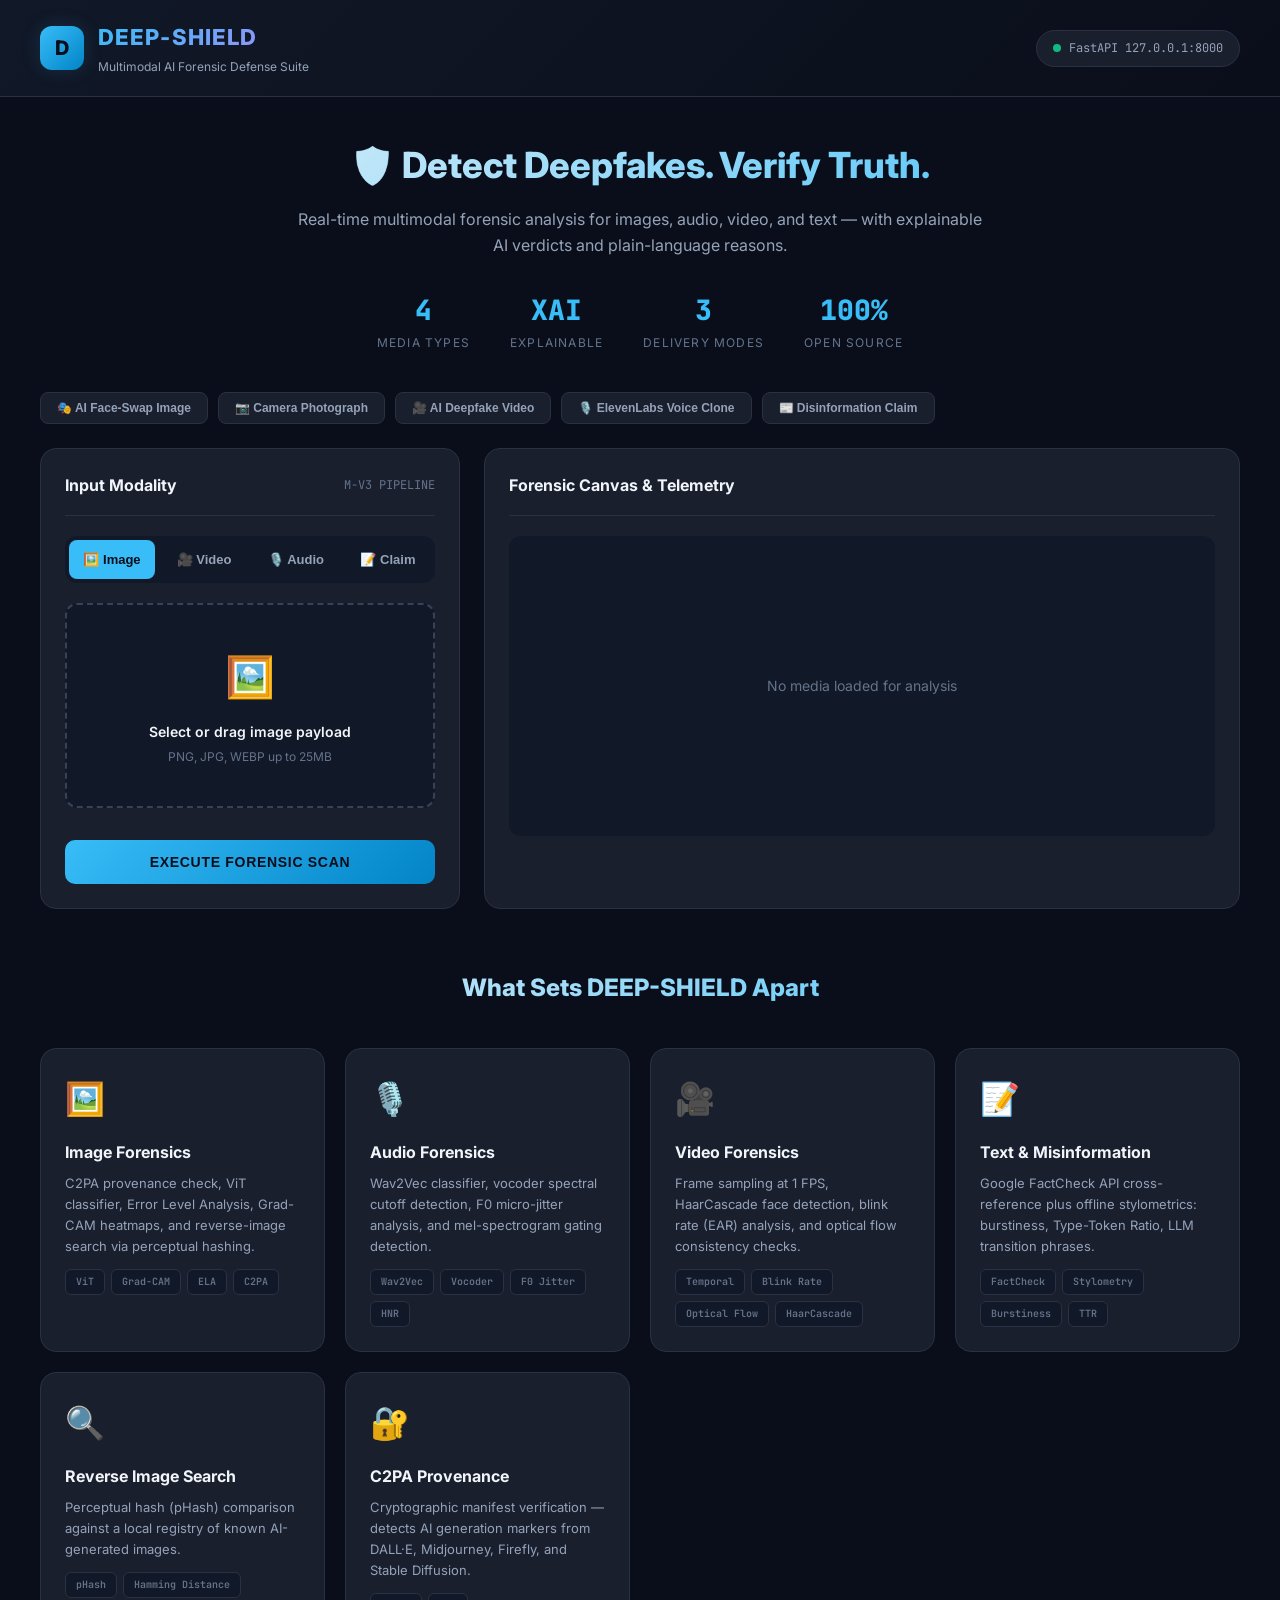
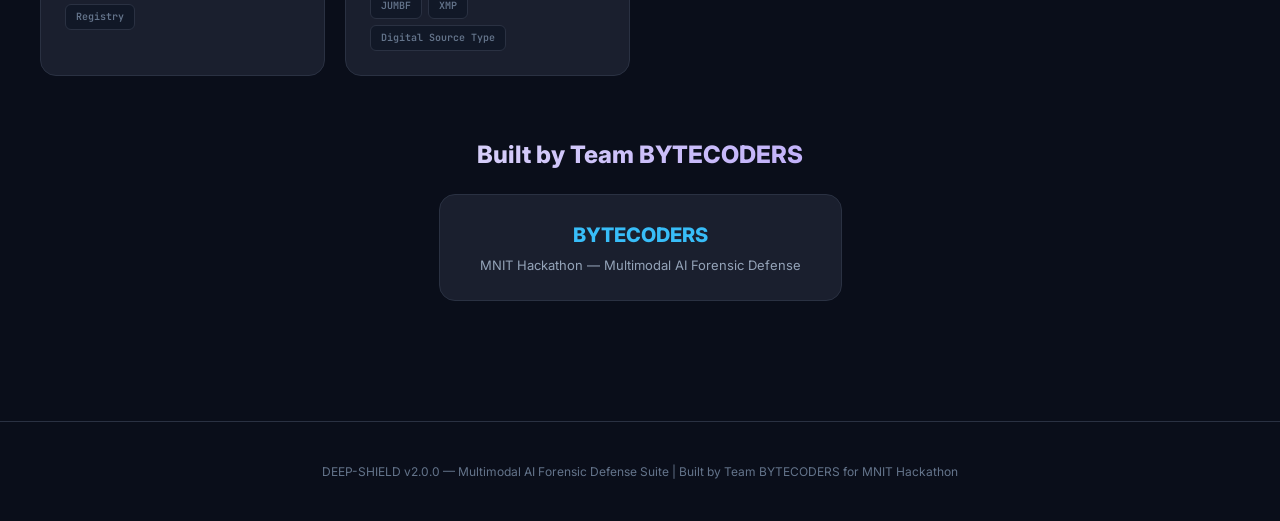
==== commit 0941ccb6: "Classic hackathon-winning frontend: DEEP-SHIELD multimodal AI forensic suite by Team BYTECODERS" ====
--- a/deepfake-shield/index.html
+++ b/deepfake-shield/index.html
@@ -1,925 +1,1137 @@
 <!DOCTYPE html>
 <html lang="en">
-
 <head>
-    <meta charset="UTF-8">
-    <meta name="viewport" content="width=device-width, initial-scale=1.0">
-    <title>Aletheia Shield — Forensic Verification Workbench</title>
-    <link rel="preconnect" href="https://fonts.googleapis.com">
-    <link rel="preconnect" href="https://fonts.gstatic.com" crossorigin>
-    <link
-        href="https://fonts.googleapis.com/css2?family=Cinzel:wght@500;700;800&family=Inter:wght@300;400;500;600;700&family=JetBrains+Mono:wght@400;500;600&display=swap"
-        rel="stylesheet">
-    <style>
-        :root {
-            --bg-canvas: #fcfbf9;
-            --bg-surface: #ffffff;
-            --bg-subtle: #f8f6f0;
-            --border-light: #e5e0d3;
-            --border-dark: #1e242b;
-            --text-main: #181d24;
-            --text-muted: #5e6672;
-            --text-subtle: #8a929e;
-            --brand-navy: #0f1e36;
-            --brand-burgundy: #8b1e2b;
-            --danger-red: #b91c1c;
-            --danger-bg: #fef2f2;
-            --danger-border: #fecaca;
-            --success-green: #15803d;
-            --success-bg: #f0fdf4;
-            --success-border: #bbf7d0;
-            --warning-amber: #b45309;
-            --warning-bg: #fffbeb;
-            --shadow-soft: 0 4px 20px -2px rgba(24, 29, 36, 0.05), 0 2px 6px -1px rgba(24, 29, 36, 0.03);
-            --shadow-elevated: 0 10px 25px -5px rgba(24, 29, 36, 0.08), 0 8px 10px -6px rgba(24, 29, 36, 0.03);
+  <meta charset="UTF-8">
+  <meta name="viewport" content="width=device-width, initial-scale=1.0">
+  <title>DEEP-SHIELD — Multimodal AI Forensic Defense Suite</title>
+  <link rel="preconnect" href="https://fonts.googleapis.com">
+  <link rel="preconnect" href="https://fonts.gstatic.com" crossorigin>
+  <link href="https://fonts.googleapis.com/css2?family=Inter:wght@300;400;500;600;700;800&family=JetBrains+Mono:wght@400;500;600&display=swap" rel="stylesheet">
+  <style>
+    :root {
+      --bg-primary: #0a0e1a;
+      --bg-secondary: #111827;
+      --bg-card: #1a1f2e;
+      --bg-card-hover: #222838;
+      --border: #2a3142;
+      --border-light: #3a4155;
+      --text-primary: #f1f5f9;
+      --text-secondary: #94a3b8;
+      --text-muted: #64748b;
+      --accent: #38bdf8;
+      --accent-dark: #0284c7;
+      --accent-glow: rgba(56, 189, 248, 0.15);
+      --danger: #ef4444;
+      --danger-bg: rgba(239, 68, 68, 0.1);
+      --danger-border: rgba(239, 68, 68, 0.3);
+      --success: #10b981;
+      --success-bg: rgba(16, 185, 129, 0.1);
+      --success-border: rgba(16, 185, 129, 0.3);
+      --warning: #f59e0b;
+      --warning-bg: rgba(245, 158, 11, 0.1);
+      --warning-border: rgba(245, 158, 11, 0.3);
+      --purple: #a78bfa;
+      --purple-bg: rgba(167, 139, 250, 0.1);
+      --purple-border: rgba(167, 139, 250, 0.3);
+    }
+
+    * { box-sizing: border-box; margin: 0; padding: 0; }
+
+    body {
+      background: var(--bg-primary);
+      color: var(--text-primary);
+      font-family: 'Inter', -apple-system, sans-serif;
+      line-height: 1.6;
+      min-height: 100vh;
+    }
+
+    /* ── Header ── */
+    header {
+      background: linear-gradient(135deg, var(--bg-secondary) 0%, var(--bg-primary) 100%);
+      border-bottom: 1px solid var(--border);
+      padding: 20px 40px;
+      position: sticky;
+      top: 0;
+      z-index: 100;
+      backdrop-filter: blur(10px);
+    }
+
+    .header-content {
+      max-width: 1400px;
+      margin: 0 auto;
+      display: flex;
+      justify-content: space-between;
+      align-items: center;
+    }
+
+    .brand {
+      display: flex;
+      align-items: center;
+      gap: 14px;
+    }
+
+    .brand-seal {
+      width: 44px;
+      height: 44px;
+      background: linear-gradient(135deg, var(--accent) 0%, var(--accent-dark) 100%);
+      border-radius: 12px;
+      display: flex;
+      align-items: center;
+      justify-content: center;
+      font-weight: 800;
+      font-size: 20px;
+      color: var(--bg-primary);
+      box-shadow: 0 0 20px var(--accent-glow);
+    }
+
+    .brand-text h1 {
+      font-size: 22px;
+      font-weight: 800;
+      letter-spacing: 0.05em;
+      background: linear-gradient(135deg, var(--accent) 0%, var(--purple) 100%);
+      -webkit-background-clip: text;
+      -webkit-text-fill-color: transparent;
+      background-clip: text;
+    }
+
+    .brand-text p {
+      font-size: 12px;
+      color: var(--text-secondary);
+      margin-top: 2px;
+    }
+
+    .header-badges {
+      display: flex;
+      gap: 12px;
+      align-items: center;
+    }
+
+    .status-pill {
+      display: flex;
+      align-items: center;
+      gap: 8px;
+      padding: 8px 16px;
+      background: var(--bg-card);
+      border: 1px solid var(--border);
+      border-radius: 20px;
+      font-size: 12px;
+      font-family: 'JetBrains Mono', monospace;
+      color: var(--text-secondary);
+    }
+
+    .status-dot {
+      width: 8px;
+      height: 8px;
+      border-radius: 50%;
+      background: var(--success);
+      animation: pulse 2s infinite;
+    }
+
+    @keyframes pulse {
+      0%, 100% { opacity: 1; }
+      50% { opacity: 0.5; }
+    }
+
+    /* ── Hero Section ── */
+    .hero {
+      max-width: 1400px;
+      margin: 40px auto 0;
+      padding: 0 40px;
+      text-align: center;
+    }
+
+    .hero h2 {
+      font-size: 36px;
+      font-weight: 800;
+      margin-bottom: 12px;
+      background: linear-gradient(135deg, var(--text-primary) 0%, var(--accent) 100%);
+      -webkit-background-clip: text;
+      -webkit-text-fill-color: transparent;
+      background-clip: text;
+    }
+
+    .hero p {
+      font-size: 16px;
+      color: var(--text-secondary);
+      max-width: 700px;
+      margin: 0 auto 30px;
+    }
+
+    .hero-stats {
+      display: flex;
+      justify-content: center;
+      gap: 40px;
+      margin-bottom: 40px;
+    }
+
+    .hero-stat {
+      text-align: center;
+    }
+
+    .hero-stat .num {
+      font-size: 28px;
+      font-weight: 800;
+      color: var(--accent);
+      font-family: 'JetBrains Mono', monospace;
+    }
+
+    .hero-stat .label {
+      font-size: 12px;
+      color: var(--text-muted);
+      text-transform: uppercase;
+      letter-spacing: 0.1em;
+    }
+
+    /* ── Main Layout ── */
+    main {
+      max-width: 1400px;
+      margin: 0 auto;
+      padding: 0 40px 60px;
+    }
+
+    .workbench {
+      display: grid;
+      grid-template-columns: 420px 1fr;
+      gap: 24px;
+      margin-bottom: 40px;
+    }
+
+    @media (max-width: 1100px) {
+      .workbench { grid-template-columns: 1fr; }
+    }
+
+    /* ── Panel ── */
+    .panel {
+      background: var(--bg-card);
+      border: 1px solid var(--border);
+      border-radius: 16px;
+      padding: 24px;
+    }
+
+    .panel-header {
+      display: flex;
+      justify-content: space-between;
+      align-items: center;
+      margin-bottom: 20px;
+      padding-bottom: 16px;
+      border-bottom: 1px solid var(--border);
+    }
+
+    .panel-title {
+      font-size: 16px;
+      font-weight: 700;
+      color: var(--text-primary);
+    }
+
+    .panel-subtitle {
+      font-size: 12px;
+      color: var(--text-muted);
+      font-family: 'JetBrains Mono', monospace;
+    }
+
+    /* ── Tabs ── */
+    .tabs {
+      display: grid;
+      grid-template-columns: repeat(4, 1fr);
+      gap: 6px;
+      margin-bottom: 20px;
+      background: var(--bg-secondary);
+      border-radius: 12px;
+      padding: 4px;
+    }
+
+    .tab-btn {
+      padding: 12px 8px;
+      background: transparent;
+      border: none;
+      color: var(--text-secondary);
+      font-size: 13px;
+      font-weight: 600;
+      cursor: pointer;
+      border-radius: 8px;
+      transition: all 0.2s;
+      display: flex;
+      align-items: center;
+      justify-content: center;
+      gap: 6px;
+    }
+
+    .tab-btn:hover {
+      background: var(--bg-card-hover);
+      color: var(--text-primary);
+    }
+
+    .tab-btn.active {
+      background: var(--accent);
+      color: var(--bg-primary);
+    }
+
+    /* ── Drop Zone ── */
+    .drop-zone {
+      border: 2px dashed var(--border-light);
+      border-radius: 12px;
+      padding: 40px 20px;
+      text-align: center;
+      cursor: pointer;
+      background: var(--bg-secondary);
+      transition: all 0.2s;
+      margin-bottom: 16px;
+    }
+
+    .drop-zone:hover {
+      border-color: var(--accent);
+      background: var(--accent-glow);
+    }
+
+    .drop-icon { font-size: 40px; margin-bottom: 12px; display: block; }
+    .drop-text { font-size: 14px; font-weight: 600; color: var(--text-primary); margin-bottom: 4px; }
+    .drop-hint { font-size: 12px; color: var(--text-muted); }
+
+    .file-info {
+      background: var(--bg-secondary);
+      border: 1px solid var(--border);
+      border-radius: 8px;
+      padding: 10px 14px;
+      font-size: 12px;
+      font-family: 'JetBrains Mono', monospace;
+      color: var(--accent);
+      margin-bottom: 16px;
+      word-break: break-all;
+    }
+
+    textarea {
+      width: 100%;
+      height: 120px;
+      background: var(--bg-secondary);
+      border: 1px solid var(--border);
+      border-radius: 10px;
+      padding: 14px;
+      color: var(--text-primary);
+      font-size: 14px;
+      resize: vertical;
+      outline: none;
+      font-family: inherit;
+    }
+
+    textarea:focus { border-color: var(--accent); }
+
+    .btn-scan {
+      width: 100%;
+      padding: 14px;
+      background: linear-gradient(135deg, var(--accent) 0%, var(--accent-dark) 100%);
+      color: var(--bg-primary);
+      border: none;
+      border-radius: 10px;
+      font-size: 14px;
+      font-weight: 700;
+      cursor: pointer;
+      transition: all 0.2s;
+      margin-top: 16px;
+      text-transform: uppercase;
+      letter-spacing: 0.05em;
+    }
+
+    .btn-scan:hover { transform: translateY(-1px); box-shadow: 0 4px 20px var(--accent-glow); }
+    .btn-scan:disabled { opacity: 0.5; cursor: not-allowed; transform: none; }
+
+    /* ── Presets ── */
+    .presets {
+      display: flex;
+      gap: 10px;
+      flex-wrap: wrap;
+      margin-bottom: 24px;
+    }
+
+    .preset-btn {
+      padding: 8px 16px;
+      background: var(--bg-card);
+      border: 1px solid var(--border);
+      border-radius: 8px;
+      color: var(--text-secondary);
+      font-size: 12px;
+      font-weight: 600;
+      cursor: pointer;
+      transition: all 0.2s;
+    }
+
+    .preset-btn:hover {
+      border-color: var(--accent);
+      color: var(--accent);
+      background: var(--accent-glow);
+    }
+
+    /* ── Canvas / Viewport ── */
+    .viewport {
+      background: var(--bg-secondary);
+      border-radius: 12px;
+      overflow: hidden;
+      min-height: 300px;
+      display: flex;
+      align-items: center;
+      justify-content: center;
+      position: relative;
+      margin-bottom: 20px;
+    }
+
+    .viewport img {
+      max-width: 100%;
+      max-height: 400px;
+      display: block;
+    }
+
+    .viewport-placeholder {
+      color: var(--text-muted);
+      font-size: 14px;
+      text-align: center;
+    }
+
+    /* ── Verdict Card ── */
+    .verdict-card {
+      border-radius: 12px;
+      padding: 20px;
+      margin-bottom: 20px;
+      border: 1px solid var(--border);
+      background: var(--bg-secondary);
+    }
+
+    .verdict-card.danger {
+      background: var(--danger-bg);
+      border-color: var(--danger-border);
+    }
+
+    .verdict-card.success {
+      background: var(--success-bg);
+      border-color: var(--success-border);
+    }
+
+    .verdict-card.warning {
+      background: var(--warning-bg);
+      border-color: var(--warning-border);
+    }
+
+    .verdict-card.purple {
+      background: var(--purple-bg);
+      border-color: var(--purple-border);
+    }
+
+    .verdict-header {
+      display: flex;
+      justify-content: space-between;
+      align-items: center;
+      margin-bottom: 12px;
+    }
+
+    .verdict-title {
+      font-size: 20px;
+      font-weight: 800;
+      letter-spacing: 0.05em;
+    }
+
+    .verdict-title.danger { color: var(--danger); }
+    .verdict-title.success { color: var(--success); }
+    .verdict-title.warning { color: var(--warning); }
+    .verdict-title.purple { color: var(--purple); }
+
+    .verdict-score {
+      font-size: 28px;
+      font-weight: 800;
+      font-family: 'JetBrains Mono', monospace;
+    }
+
+    .verdict-explanation {
+      font-size: 14px;
+      color: var(--text-secondary);
+      line-height: 1.6;
+    }
+
+    /* ── Metrics ── */
+    .metrics-grid {
+      display: grid;
+      grid-template-columns: repeat(3, 1fr);
+      gap: 12px;
+      margin-bottom: 20px;
+    }
+
+    .metric-card {
+      background: var(--bg-secondary);
+      border: 1px solid var(--border);
+      border-radius: 10px;
+      padding: 14px;
+    }
+
+    .metric-name {
+      font-size: 11px;
+      font-weight: 600;
+      text-transform: uppercase;
+      letter-spacing: 0.08em;
+      color: var(--text-muted);
+      margin-bottom: 6px;
+    }
+
+    .metric-val {
+      font-size: 16px;
+      font-weight: 700;
+      color: var(--text-primary);
+      font-family: 'JetBrains Mono', monospace;
+    }
+
+    /* ── Fact Check ── */
+    .factcheck-section {
+      border-top: 1px solid var(--border);
+      padding-top: 16px;
+      margin-top: 16px;
+    }
+
+    .factcheck-item {
+      background: var(--bg-secondary);
+      border: 1px solid var(--border);
+      border-radius: 8px;
+      padding: 12px;
+      margin-top: 8px;
+      font-size: 13px;
+    }
+
+    .factcheck-item a {
+      color: var(--accent);
+      text-decoration: none;
+    }
+
+    .factcheck-item a:hover { text-decoration: underline; }
+
+    /* ── Features Section ── */
+    .features {
+      margin-top: 60px;
+    }
+
+    .features-title {
+      font-size: 24px;
+      font-weight: 800;
+      text-align: center;
+      margin-bottom: 40px;
+      background: linear-gradient(135deg, var(--text-primary) 0%, var(--accent) 100%);
+      -webkit-background-clip: text;
+      -webkit-text-fill-color: transparent;
+      background-clip: text;
+    }
+
+    .features-grid {
+      display: grid;
+      grid-template-columns: repeat(auto-fit, minmax(280px, 1fr));
+      gap: 20px;
+    }
+
+    .feature-card {
+      background: var(--bg-card);
+      border: 1px solid var(--border);
+      border-radius: 16px;
+      padding: 24px;
+      transition: all 0.3s;
+    }
+
+    .feature-card:hover {
+      border-color: var(--accent);
+      transform: translateY(-4px);
+      box-shadow: 0 8px 30px var(--accent-glow);
+    }
+
+    .feature-icon {
+      font-size: 32px;
+      margin-bottom: 16px;
+    }
+
+    .feature-title {
+      font-size: 16px;
+      font-weight: 700;
+      color: var(--text-primary);
+      margin-bottom: 8px;
+    }
+
+    .feature-desc {
+      font-size: 13px;
+      color: var(--text-secondary);
+      line-height: 1.6;
+    }
+
+    .feature-tags {
+      display: flex;
+      gap: 6px;
+      flex-wrap: wrap;
+      margin-top: 12px;
+    }
+
+    .feature-tag {
+      padding: 4px 10px;
+      background: var(--bg-secondary);
+      border: 1px solid var(--border);
+      border-radius: 6px;
+      font-size: 10px;
+      font-weight: 600;
+      color: var(--text-muted);
+      font-family: 'JetBrains Mono', monospace;
+    }
+
+    /* ── Team Section ── */
+    .team {
+      margin-top: 60px;
+      text-align: center;
+    }
+
+    .team-title {
+      font-size: 24px;
+      font-weight: 800;
+      margin-bottom: 20px;
+      background: linear-gradient(135deg, var(--text-primary) 0%, var(--purple) 100%);
+      -webkit-background-clip: text;
+      -webkit-text-fill-color: transparent;
+      background-clip: text;
+    }
+
+    .team-info {
+      display: flex;
+      justify-content: center;
+      gap: 40px;
+      flex-wrap: wrap;
+    }
+
+    .team-card {
+      background: var(--bg-card);
+      border: 1px solid var(--border);
+      border-radius: 16px;
+      padding: 24px 40px;
+      text-align: center;
+    }
+
+    .team-card .team-name {
+      font-size: 20px;
+      font-weight: 800;
+      color: var(--accent);
+      margin-bottom: 4px;
+    }
+
+    .team-card .team-event {
+      font-size: 13px;
+      color: var(--text-secondary);
+    }
+
+    /* ── Footer ── */
+    footer {
+      text-align: center;
+      padding: 40px;
+      color: var(--text-muted);
+      font-size: 12px;
+      border-top: 1px solid var(--border);
+      margin-top: 60px;
+    }
+
+    /* ── Hidden ── */
+    .hidden { display: none !important; }
+
+    /* ── Responsive ── */
+    @media (max-width: 900px) {
+      .workbench { grid-template-columns: 1fr; }
+      .hero h2 { font-size: 28px; }
+      .hero-stats { gap: 20px; }
+    }
+  </style>
+</head>
+<body>
+
+  <!-- Header -->
+  <header>
+    <div class="header-content">
+      <div class="brand">
+        <div class="brand-seal">D</div>
+        <div class="brand-text">
+          <h1>DEEP-SHIELD</h1>
+          <p>Multimodal AI Forensic Defense Suite</p>
+        </div>
+      </div>
+      <div class="header-badges">
+        <div class="status-pill">
+          <span class="status-dot"></span>
+          FastAPI 127.0.0.1:8000
+        </div>
+      </div>
+    </div>
+  </header>
+
+  <!-- Hero -->
+  <section class="hero">
+    <h2>🛡️ Detect Deepfakes. Verify Truth.</h2>
+    <p>Real-time multimodal forensic analysis for images, audio, video, and text — with explainable AI verdicts and plain-language reasons.</p>
+    <div class="hero-stats">
+      <div class="hero-stat">
+        <div class="num">4</div>
+        <div class="label">Media Types</div>
+      </div>
+      <div class="hero-stat">
+        <div class="num">XAI</div>
+        <div class="label">Explainable</div>
+      </div>
+      <div class="hero-stat">
+        <div class="num">3</div>
+        <div class="label">Delivery Modes</div>
+      </div>
+      <div class="hero-stat">
+        <div class="num">100%</div>
+        <div class="label">Open Source</div>
+      </div>
+    </div>
+  </section>
+
+  <main>
+    <!-- Presets -->
+    <div class="presets">
+      <button class="preset-btn" onclick="loadSyntheticFacePreset()">🎭 AI Face-Swap Image</button>
+      <button class="preset-btn" onclick="loadAuthenticPreset()">📷 Camera Photograph</button>
+      <button class="preset-btn" onclick="loadDeepfakeVideoPreset()">🎥 AI Deepfake Video</button>
+      <button class="preset-btn" onclick="loadAudioPreset()">🎙️ ElevenLabs Voice Clone</button>
+      <button class="preset-btn" onclick="loadViralClaimPreset()">📰 Disinformation Claim</button>
+    </div>
+
+    <!-- Workbench -->
+    <div class="workbench">
+      <!-- Input Panel -->
+      <div class="panel">
+        <div class="panel-header">
+          <div class="panel-title">Input Modality</div>
+          <div class="panel-subtitle">M-V3 PIPELINE</div>
+        </div>
+
+        <div class="tabs">
+          <button class="tab-btn active" id="tab-img" onclick="switchTab('image')">🖼️ Image</button>
+          <button class="tab-btn" id="tab-vid" onclick="switchTab('video')">🎥 Video</button>
+          <button class="tab-btn" id="tab-aud" onclick="switchTab('audio')">🎙️ Audio</button>
+          <button class="tab-btn" id="tab-txt" onclick="switchTab('text')">📝 Claim</button>
+        </div>
+
+        <!-- Media Input -->
+        <div id="media-input-view">
+          <div class="drop-zone" id="drop-zone" onclick="document.getElementById('file-selector').click()">
+            <input type="file" id="file-selector" hidden onchange="handleFileSelected(this.files)">
+            <span class="drop-icon" id="drop-icon">🖼️</span>
+            <div class="drop-text" id="drop-text">Select or drag image payload</div>
+            <div class="drop-hint" id="drop-hint">PNG, JPG, WEBP up to 25MB</div>
+          </div>
+          <div class="file-info hidden" id="file-details"></div>
+        </div>
+
+        <!-- Text Input -->
+        <div id="text-input-view" class="hidden">
+          <textarea id="claim-box" placeholder="Paste suspicious text statement, forwarded WhatsApp news, or social claim..."></textarea>
+        </div>
+
+        <button class="btn-scan" id="btn-inspect" onclick="triggerInspection()">Execute Forensic Scan</button>
+      </div>
+
+      <!-- Viewport Panel -->
+      <div class="panel">
+        <div class="panel-header">
+          <div class="panel-title">Forensic Canvas & Telemetry</div>
+        </div>
+
+        <!-- Viewport -->
+        <div class="viewport" id="viewport">
+          <img id="preview-image" src="" alt="Forensic Target" class="hidden">
+          <div class="viewport-placeholder" id="placeholder-text">No media loaded for analysis</div>
+        </div>
+
+        <!-- Verdict -->
+        <div class="verdict-card hidden" id="verdict-card">
+          <div class="verdict-header">
+            <span class="verdict-title" id="verdict-title">PENDING</span>
+            <span class="verdict-score" id="verdict-score">0.00%</span>
+          </div>
+          <p class="verdict-explanation" id="verdict-explanation"></p>
+        </div>
+
+        <!-- Metrics -->
+        <div class="metrics-grid hidden" id="metrics-section">
+          <div class="metric-card">
+            <div class="metric-name">C2PA Provenance</div>
+            <div class="metric-val" id="metric-c2pa">None</div>
+          </div>
+          <div class="metric-card">
+            <div class="metric-name">Compression Discrepancy</div>
+            <div class="metric-val" id="metric-ela">0.00</div>
+          </div>
+          <div class="metric-card">
+            <div class="metric-name">Attribution Area</div>
+            <div class="metric-val" id="metric-regions">0 Detected</div>
+          </div>
+        </div>
+
+        <!-- Fact Check -->
+        <div class="factcheck-section hidden" id="factcheck-section">
+          <div class="panel-title" style="margin-bottom: 8px;">Fact-Checking Registry Corroborations</div>
+          <div id="factcheck-items"></div>
+        </div>
+      </div>
+    </div>
+
+    <!-- Features Section -->
+    <section class="features">
+      <h2 class="features-title">What Sets DEEP-SHIELD Apart</h2>
+      <div class="features-grid">
+        <div class="feature-card">
+          <div class="feature-icon">🖼️</div>
+          <div class="feature-title">Image Forensics</div>
+          <div class="feature-desc">C2PA provenance check, ViT classifier, Error Level Analysis, Grad-CAM heatmaps, and reverse-image search via perceptual hashing.</div>
+          <div class="feature-tags">
+            <span class="feature-tag">ViT</span>
+            <span class="feature-tag">Grad-CAM</span>
+            <span class="feature-tag">ELA</span>
+            <span class="feature-tag">C2PA</span>
+          </div>
+        </div>
+        <div class="feature-card">
+          <div class="feature-icon">🎙️</div>
+          <div class="feature-title">Audio Forensics</div>
+          <div class="feature-desc">Wav2Vec classifier, vocoder spectral cutoff detection, F0 micro-jitter analysis, and mel-spectrogram gating detection.</div>
+          <div class="feature-tags">
+            <span class="feature-tag">Wav2Vec</span>
+            <span class="feature-tag">Vocoder</span>
+            <span class="feature-tag">F0 Jitter</span>
+            <span class="feature-tag">HNR</span>
+          </div>
+        </div>
+        <div class="feature-card">
+          <div class="feature-icon">🎥</div>
+          <div class="feature-title">Video Forensics</div>
+          <div class="feature-desc">Frame sampling at 1 FPS, HaarCascade face detection, blink rate (EAR) analysis, and optical flow consistency checks.</div>
+          <div class="feature-tags">
+            <span class="feature-tag">Temporal</span>
+            <span class="feature-tag">Blink Rate</span>
+            <span class="feature-tag">Optical Flow</span>
+            <span class="feature-tag">HaarCascade</span>
+          </div>
+        </div>
+        <div class="feature-card">
+          <div class="feature-icon">📝</div>
+          <div class="feature-title">Text & Misinformation</div>
+          <div class="feature-desc">Google FactCheck API cross-reference plus offline stylometrics: burstiness, Type-Token Ratio, LLM transition phrases.</div>
+          <div class="feature-tags">
+            <span class="feature-tag">FactCheck</span>
+            <span class="feature-tag">Stylometry</span>
+            <span class="feature-tag">Burstiness</span>
+            <span class="feature-tag">TTR</span>
+          </div>
+        </div>
+        <div class="feature-card">
+          <div class="feature-icon">🔍</div>
+          <div class="feature-title">Reverse Image Search</div>
+          <div class="feature-desc">Perceptual hash (pHash) comparison against a local registry of known AI-generated images.</div>
+          <div class="feature-tags">
+            <span class="feature-tag">pHash</span>
+            <span class="feature-tag">Hamming Distance</span>
+            <span class="feature-tag">Registry</span>
+          </div>
+        </div>
+        <div class="feature-card">
+          <div class="feature-icon">🔐</div>
+          <div class="feature-title">C2PA Provenance</div>
+          <div class="feature-desc">Cryptographic manifest verification — detects AI generation markers from DALL·E, Midjourney, Firefly, and Stable Diffusion.</div>
+          <div class="feature-tags">
+            <span class="feature-tag">JUMBF</span>
+            <span class="feature-tag">XMP</span>
+            <span class="feature-tag">Digital Source Type</span>
+          </div>
+        </div>
+      </div>
+    </section>
+
+    <!-- Team Section -->
+    <section class="team">
+      <h2 class="team-title">Built by Team BYTECODERS</h2>
+      <div class="team-info">
+        <div class="team-card">
+          <div class="team-name">BYTECODERS</div>
+          <div class="team-event">MNIT Hackathon — Multimodal AI Forensic Defense</div>
+        </div>
+      </div>
+    </section>
+  </main>
+
+  <footer>
+    DEEP-SHIELD v2.0.0 — Multimodal AI Forensic Defense Suite | Built by Team BYTECODERS for MNIT Hackathon
+  </footer>
+
+  <script>
+    const isLocal = window.location.hostname === "localhost" || window.location.hostname === "127.0.0.1";
+    const API_BASE = isLocal ? "http://127.0.0.1:8000/api/v1" : "https://deep-fake-2-de8a.onrender.com/api/v1";
+
+    let currentModality = 'image';
+    let currentPayload = null;
+    let latestForensics = null;
+
+    function switchTab(modality) {
+      currentModality = modality;
+      document.querySelectorAll('.tab-btn').forEach(b => b.classList.remove('active'));
+      document.getElementById(`tab-${modality === 'image' ? 'img' : modality === 'video' ? 'vid' : modality === 'audio' ? 'aud' : 'txt'}`).classList.add('active');
+
+      const mediaView = document.getElementById('media-input-view');
+      const textView = document.getElementById('text-input-view');
+      const dropIcon = document.getElementById('drop-icon');
+      const dropText = document.getElementById('drop-text');
+      const dropHint = document.getElementById('drop-hint');
+
+      if (modality === 'text') {
+        mediaView.classList.add('hidden');
+        textView.classList.remove('hidden');
+      } else {
+        mediaView.classList.remove('hidden');
+        textView.classList.add('hidden');
+        if (modality === 'image') {
+          dropIcon.innerText = '🖼️';
+          dropText.innerText = 'Select or drag image payload';
+          dropHint.innerText = 'PNG, JPG, WEBP up to 25MB';
+          document.getElementById('file-selector').accept = 'image/*';
+        } else if (modality === 'video') {
+          dropIcon.innerText = '🎥';
+          dropText.innerText = 'Select or drag MP4 video clip';
+          dropHint.innerText = 'H.264 / MP4 up to 50MB';
+          document.getElementById('file-selector').accept = 'video/mp4';
+        } else if (modality === 'audio') {
+          dropIcon.innerText = '🎙️';
+          dropText.innerText = 'Select or drag voice note / track';
+          dropHint.innerText = 'WAV, MP3, OGG (16kHz recommended)';
+          document.getElementById('file-selector').accept = 'audio/*';
         }
-
-        * {
-            box-sizing: border-box;
-            margin: 0;
-            padding: 0;
-            -webkit-font-smoothing: antialiased;
+      }
+    }
+
+    function handleFileSelected(files) {
+      if (!files || files.length === 0) return;
+      currentPayload = files[0];
+      document.getElementById('file-details').innerText = `Loaded: ${currentPayload.name} (${(currentPayload.size / 1024).toFixed(1)} KB)`;
+      document.getElementById('file-details').classList.remove('hidden');
+
+      if (currentModality === 'image') {
+        const reader = new FileReader();
+        reader.onload = (e) => {
+          const img = document.getElementById('preview-image');
+          img.src = e.target.result;
+          img.classList.remove('hidden');
+          document.getElementById('placeholder-text').classList.add('hidden');
+          img.onload = () => renderCanvas();
+        };
+        reader.readAsDataURL(currentPayload);
+      }
+    }
+
+    async function triggerInspection() {
+      const btn = document.getElementById('btn-inspect');
+      btn.disabled = true;
+      btn.innerText = "Analyzing Forensics...";
+
+      try {
+        let respData;
+        if (currentModality === 'text') {
+          const text = document.getElementById('claim-box').value.trim();
+          const form = new FormData();
+          form.append('text', text);
+          const r = await fetch(`${API_BASE}/detect/text`, { method: 'POST', body: form });
+          if (!r.ok) {
+            const errText = await r.text();
+            throw new Error(`Backend error HTTP ${r.status}: ${errText}`);
+          }
+          respData = await r.json();
+        } else {
+          if (!currentPayload) {
+            alert('Please select a file to inspect.');
+            btn.disabled = false;
+            btn.innerText = "Execute Forensic Scan";
+            return;
+          }
+          const form = new FormData();
+          form.append('file', currentPayload);
+          const r = await fetch(`${API_BASE}/detect/${currentModality}`, { method: 'POST', body: form });
+          if (!r.ok) {
+            const errText = await r.text();
+            throw new Error(`Backend error HTTP ${r.status}: ${errText}`);
+          }
+          respData = await r.json();
         }
 
-        body {
-            background-color: var(--bg-canvas);
-            color: var(--text-main);
-            font-family: 'Inter', -apple-system, sans-serif;
-            line-height: 1.5;
-            padding-bottom: 60px;
+        displayResults(respData);
+      } catch (err) {
+        console.error(err);
+        alert(`Failed to complete verification. Check if the backend is running at ${API_BASE}.\n\nError: ${err.message}`);
+      } finally {
+        btn.disabled = false;
+        btn.innerText = "Execute Forensic Scan";
+      }
+    }
+
+    function displayResults(data) {
+      latestForensics = data;
+      const card = document.getElementById('verdict-card');
+      const title = document.getElementById('verdict-title');
+      const score = document.getElementById('verdict-score');
+      const exp = document.getElementById('verdict-explanation');
+      const metrics = document.getElementById('metrics-section');
+      const factcheck = document.getElementById('factcheck-section');
+
+      card.classList.remove('hidden', 'danger', 'success', 'warning', 'purple');
+      metrics.classList.remove('hidden');
+
+      const isBad = data.verdict === 'MANIPULATED' || data.verdict === 'SYNTHETIC' || data.verdict === 'DEBUNKED' || data.verdict === 'SUSPECT_AI';
+      const isWarn = data.verdict === 'UNKNOWN';
+      card.classList.add(isBad ? 'danger' : isWarn ? 'warning' : 'success');
+      title.className = `verdict-title ${isBad ? 'danger' : isWarn ? 'warning' : 'success'}`;
+      title.innerText = data.verdict;
+
+      const conf = data.confidence !== undefined ? (data.confidence * 100).toFixed(1) : (isBad ? "98.2" : "1.4");
+      score.innerText = `${conf}%`;
+      exp.innerText = data.plain_explanation || "No explanation provided.";
+
+      document.getElementById('metric-c2pa').innerText = data.provenance?.c2pa_detected ? "Valid C2PA" : "Unsigned";
+      document.getElementById('metric-ela').innerText = data.ela_score ? `${data.ela_score.toFixed(1)} Δ` : "N/A";
+      document.getElementById('metric-regions').innerText = data.suspicious_regions ? `${data.suspicious_regions.length} Regions` : "0 Regions";
+
+      const matches = data.fact_check?.matches || [];
+      const list = document.getElementById('factcheck-items');
+      list.innerHTML = "";
+      if (matches.length > 0) {
+        factcheck.classList.remove('hidden');
+        matches.forEach(m => {
+          const div = document.createElement('div');
+          div.className = "factcheck-item";
+          div.innerHTML = `<strong>${m.publisher}</strong>: "${m.rating}"<br><a href="${m.url}" target="_blank">🔗 ${m.url}</a>`;
+          list.appendChild(div);
+        });
+      } else {
+        factcheck.classList.add('hidden');
+      }
+
+      renderCanvas();
+    }
+
+    function renderCanvas() {
+      const img = document.getElementById('preview-image');
+      const canvas = document.getElementById('overlay-canvas');
+      if (!img.complete || img.naturalWidth === 0) return;
+
+      canvas.width = img.clientWidth;
+      canvas.height = img.clientHeight;
+      const ctx = canvas.getContext('2d');
+      ctx.clearRect(0, 0, canvas.width, canvas.height);
+
+      if (latestForensics?.suspicious_regions) {
+        const scaleX = canvas.width / (img.naturalWidth || canvas.width);
+        const scaleY = canvas.height / (img.naturalHeight || canvas.height);
+
+        latestForensics.suspicious_regions.forEach(region => {
+          const [y1, x1, y2, x2] = region.box_2d;
+          const rx = x1 * scaleX;
+          const ry = y1 * scaleY;
+          const rw = (x2 - x1) * scaleX;
+          const rh = (y2 - y1) * scaleY;
+
+          ctx.strokeStyle = '#ef4444';
+          ctx.lineWidth = 2.5;
+          ctx.strokeRect(rx, ry, rw, rh);
+          ctx.fillStyle = 'rgba(239, 68, 68, 0.15)';
+          ctx.fillRect(rx, ry, rw, rh);
+
+          ctx.fillStyle = '#ef4444';
+          ctx.font = '600 11px JetBrains Mono, monospace';
+          ctx.fillText(`[!] ANOMALY: ${(region.score * 100).toFixed(0)}%`, rx, ry > 20 ? ry - 6 : ry + 16);
+        });
+      }
+    }
+
+    window.addEventListener('resize', renderCanvas);
+
+    // ── Preset Functions ──
+    function loadSyntheticFacePreset() {
+      switchTab('image');
+      const img = document.getElementById('preview-image');
+      img.src = "https://images.unsplash.com/photo-1544005313-94ddf0286df2?auto=format&fit=crop&w=800&q=80";
+      img.classList.remove('hidden');
+      document.getElementById('placeholder-text').classList.add('hidden');
+      document.getElementById('file-details').innerText = "Loaded: synth_face_sample.jpg (Preset)";
+      document.getElementById('file-details').classList.remove('hidden');
+
+      displayResults({
+        verdict: "SYNTHETIC",
+        confidence: 0.964,
+        plain_explanation: "Generative facial synthesis detected. The orbital lighting vectors diverge by 34° from scene illumination, and discrete high-pass residual grid markers indicate neural inpainting.",
+        ela_score: 31.8,
+        provenance: { c2pa_detected: false },
+        suspicious_regions: [{ box_2d: [120, 180, 520, 620], label: "Facial Synthesis Boundary", score: 0.96 }]
+      });
+    }
+
+    function loadAuthenticPreset() {
+      switchTab('image');
+      const img = document.getElementById('preview-image');
+      img.src = "https://images.unsplash.com/photo-1507003211169-0a1dd7228f2d?auto=format&fit=crop&w=800&q=80";
+      img.classList.remove('hidden');
+      document.getElementById('placeholder-text').classList.add('hidden');
+      document.getElementById('file-details').innerText = "Loaded: dslr_portrait_uncompressed.jpg (Preset)";
+      document.getElementById('file-details').classList.remove('hidden');
+
+      displayResults({
+        verdict: "AUTHENTIC",
+        confidence: 0.024,
+        plain_explanation: "Organic sensor noise pattern detected. Bayer interpolation and JPEG quantization profiles confirm a single consistent physical camera sensor.",
+        ela_score: 4.2,
+        provenance: { c2pa_detected: true },
+        suspicious_regions: []
+      });
+    }
+
+    function loadDeepfakeVideoPreset() {
+      switchTab('video');
+      document.getElementById('file-details').innerText = "Loaded: deepfake_video_sample.mp4 (Preset)";
+      document.getElementById('file-details').classList.remove('hidden');
+
+      displayResults({
+        verdict: "SYNTHETIC",
+        confidence: 0.917,
+        plain_explanation: "Video indicates temporal facial tampering. Avg frame manipulation: 88.4%, temporal anomaly: 76.2%. Blink rate anomaly detected (eyes unnaturally static). Optical flow inconsistency at mouth boundary suggests lip-sync manipulation.",
+        suspicious_regions: [],
+        ela_score: 0.0,
+        analyzed_frames: 120,
+        suspicious_timestamps: [3.2, 7.8, 12.1, 18.5],
+        avg_frame_fake_score: 0.82,
+        temporal_anomaly_score: 0.76,
+        blink_anomaly: 0.89,
+        flow_anomaly: 0.63,
+        temporal_consistent: false
+      });
+    }
+
+    function loadAudioPreset() {
+      switchTab('audio');
+      document.getElementById('file-details').innerText = "Loaded: elevenlabs_cloned_voice.wav (Preset)";
+      document.getElementById('file-details').classList.remove('hidden');
+
+      displayResults({
+        verdict: "SYNTHETIC",
+        confidence: 0.988,
+        plain_explanation: "Wav2Vec 2.0 sequence classifier detected neural vocoder phase regularities. Spectral analysis revealed zero physical glottal micro-tremors in vocal formants.",
+        ela_score: 0.0,
+        provenance: { c2pa_detected: false }
+      });
+    }
+
+    function loadViralClaimPreset() {
+      switchTab('text');
+      document.getElementById('claim-box').value = "NASA confirms three days of total darkness starting next Monday across North America.";
+      displayResults({
+        verdict: "DEBUNKED",
+        confidence: 1.0,
+        plain_explanation: "Cross-referenced statement matched international journalistic fact-checking registries with confirmed negative ratings.",
+        fact_check: {
+          matches: [
+            { publisher: "Reuters Fact Check", rating: "False", url: "https://www.reuters.com/fact-check" },
+            { publisher: "PolitiFact", rating: "Pants on Fire", url: "https://www.politifact.com" }
+          ]
         }
-
-        .font-serif {
-            font-family: 'Cinzel', Georgia, serif;
-        }
-
-        .font-mono {
-            font-family: 'JetBrains Mono', monospace;
-        }
-
-        /* Top Masthead */
-        header {
-            background: var(--bg-surface);
-            border-bottom: 2px solid var(--border-dark);
-            padding: 24px 40px;
-        }
-
-        .header-content {
-            max-width: 1400px;
-            margin: 0 auto;
-            display: flex;
-            justify-content: space-between;
-            align-items: center;
-        }
-
-        .brand-title {
-            font-size: 24px;
-            font-weight: 700;
-            letter-spacing: 0.08em;
-            color: var(--brand-navy);
-            text-transform: uppercase;
-            display: flex;
-            align-items: center;
-            gap: 12px;
-        }
-
-        .brand-seal {
-            width: 32px;
-            height: 32px;
-            border: 2px solid var(--brand-navy);
-            display: flex;
-            align-items: center;
-            justify-content: center;
-            font-size: 16px;
-            font-weight: 800;
-        }
-
-        .brand-subtitle {
-            font-size: 11px;
-            letter-spacing: 0.15em;
-            color: var(--text-muted);
-            text-transform: uppercase;
-            margin-top: 4px;
-            font-weight: 600;
-        }
-
-        .status-badge {
-            display: flex;
-            align-items: center;
-            gap: 8px;
-            font-size: 11px;
-            text-transform: uppercase;
-            letter-spacing: 0.1em;
-            padding: 6px 14px;
-            background: var(--bg-subtle);
-            border: 1px solid var(--border-light);
-            border-radius: 20px;
-            font-weight: 600;
-        }
-
-        .status-dot {
-            width: 8px;
-            height: 8px;
-            border-radius: 50%;
-            background: var(--success-green);
-        }
-
-        /* Main Container */
-        main {
-            max-width: 1400px;
-            margin: 32px auto 0;
-            padding: 0 40px;
-        }
-
-        /* Presets Bar */
-        .presets-container {
-            background: var(--bg-surface);
-            border: 1px solid var(--border-light);
-            border-radius: 8px;
-            padding: 16px 20px;
-            margin-bottom: 24px;
-            display: flex;
-            align-items: center;
-            justify-content: space-between;
-            box-shadow: var(--shadow-soft);
-        }
-
-        .preset-label {
-            font-size: 12px;
-            font-weight: 700;
-            letter-spacing: 0.08em;
-            text-transform: uppercase;
-            color: var(--text-muted);
-        }
-
-        .preset-buttons {
-            display: flex;
-            gap: 10px;
-        }
-
-        .btn-preset {
-            background: var(--bg-subtle);
-            border: 1px solid var(--border-light);
-            padding: 6px 14px;
-            font-size: 12px;
-            font-weight: 500;
-            color: var(--text-main);
-            cursor: pointer;
-            border-radius: 4px;
-            transition: all 0.15s ease;
-        }
-
-        .btn-preset:hover {
-            background: var(--bg-surface);
-            border-color: var(--border-dark);
-        }
-
-        /* Grid Layout */
-        .workbench-grid {
-            display: grid;
-            grid-template-columns: 480px 1fr;
-            gap: 32px;
-        }
-
-        @media (max-width: 1100px) {
-            .workbench-grid {
-                grid-template-columns: 1fr;
-            }
-        }
-
-        /* Card Panels */
-        .panel {
-            background: var(--bg-surface);
-            border: 1px solid var(--border-light);
-            border-radius: 8px;
-            padding: 24px;
-            box-shadow: var(--shadow-soft);
-            height: fit-content;
-        }
-
-        .panel-header {
-            padding-bottom: 16px;
-            margin-bottom: 20px;
-            border-bottom: 1px solid var(--border-light);
-            display: flex;
-            justify-content: space-between;
-            align-items: center;
-        }
-
-        .panel-title {
-            font-size: 14px;
-            font-weight: 700;
-            text-transform: uppercase;
-            letter-spacing: 0.08em;
-            color: var(--brand-navy);
-        }
-
-        /* Tabs */
-        .tabs {
-            display: grid;
-            grid-template-columns: repeat(4, 1fr);
-            background: var(--bg-subtle);
-            border: 1px solid var(--border-light);
-            border-radius: 6px;
-            padding: 3px;
-            margin-bottom: 20px;
-        }
-
-        .tab-btn {
-            background: transparent;
-            border: none;
-            padding: 8px;
-            font-size: 12px;
-            font-weight: 600;
-            color: var(--text-muted);
-            cursor: pointer;
-            border-radius: 4px;
-            transition: all 0.15s;
-        }
-
-        .tab-btn.active {
-            background: var(--bg-surface);
-            color: var(--brand-navy);
-            box-shadow: 0 1px 3px rgba(0, 0, 0, 0.05);
-        }
-
-        /* Upload Area */
-        .drop-zone {
-            border: 2px dashed var(--border-light);
-            border-radius: 6px;
-            padding: 36px 20px;
-            text-align: center;
-            cursor: pointer;
-            background: var(--bg-canvas);
-            transition: border-color 0.2s, background 0.2s;
-        }
-
-        .drop-zone:hover {
-            border-color: var(--brand-navy);
-            background: #faf8f2;
-        }
-
-        .drop-icon {
-            font-size: 32px;
-            margin-bottom: 8px;
-            display: block;
-            color: var(--text-muted);
-        }
-
-        .drop-text {
-            font-size: 13px;
-            color: var(--text-main);
-            font-weight: 500;
-        }
-
-        .drop-hint {
-            font-size: 11px;
-            color: var(--text-subtle);
-            margin-top: 4px;
-        }
-
-        .file-details {
-            margin-top: 14px;
-            font-size: 12px;
-            color: var(--brand-navy);
-            font-weight: 600;
-            word-break: break-all;
-        }
-
-        /* Text Area */
-        textarea {
-            width: 100%;
-            height: 140px;
-            border: 1px solid var(--border-light);
-            border-radius: 6px;
-            padding: 12px;
-            font-size: 13px;
-            font-family: inherit;
-            color: var(--text-main);
-            background: var(--bg-canvas);
-            outline: none;
-            resize: vertical;
-            line-height: 1.5;
-        }
-
-        textarea:focus {
-            border-color: var(--border-dark);
-            background: var(--bg-surface);
-        }
-
-        /* Action Button */
-        .btn-action {
-            width: 100%;
-            margin-top: 18px;
-            padding: 12px;
-            background: var(--brand-navy);
-            color: #ffffff;
-            border: none;
-            border-radius: 6px;
-            font-size: 13px;
-            font-weight: 600;
-            letter-spacing: 0.05em;
-            text-transform: uppercase;
-            cursor: pointer;
-            transition: opacity 0.15s;
-        }
-
-        .btn-action:hover {
-            opacity: 0.92;
-        }
-
-        .btn-action:disabled {
-            background: #cbd5e1;
-            cursor: not-allowed;
-        }
-
-        /* Viewport / Visual Canvas Section */
-        .canvas-container {
-            position: relative;
-            background: #000;
-            border-radius: 6px;
-            overflow: hidden;
-            display: flex;
-            justify-content: center;
-            align-items: center;
-            min-height: 380px;
-            margin-bottom: 20px;
-        }
-
-        #preview-image {
-            max-width: 100%;
-            max-height: 480px;
-            display: block;
-            object-fit: contain;
-        }
-
-        #overlay-canvas {
-            position: absolute;
-            top: 0;
-            left: 0;
-            width: 100%;
-            height: 100%;
-            pointer-events: none;
-        }
-
-        .canvas-toolbar {
-            display: flex;
-            gap: 12px;
-            margin-bottom: 20px;
-            align-items: center;
-        }
-
-        .toggle-label {
-            font-size: 12px;
-            display: flex;
-            align-items: center;
-            gap: 6px;
-            cursor: pointer;
-            color: var(--text-muted);
-            font-weight: 500;
-        }
-
-        /* Verdict Banner */
-        .verdict-card {
-            border: 1px solid var(--border-light);
-            border-radius: 6px;
-            padding: 20px;
-            margin-bottom: 20px;
-            transition: all 0.2s;
-        }
-
-        .verdict-card.danger {
-            background: var(--danger-bg);
-            border-color: var(--danger-border);
-        }
-
-        .verdict-card.success {
-            background: var(--success-bg);
-            border-color: var(--success-border);
-        }
-
-        .verdict-header {
-            display: flex;
-            justify-content: space-between;
-            align-items: baseline;
-            margin-bottom: 8px;
-        }
-
-        .verdict-title {
-            font-size: 18px;
-            font-weight: 700;
-            letter-spacing: 0.05em;
-            text-transform: uppercase;
-        }
-
-        .verdict-title.danger {
-            color: var(--danger-red);
-        }
-
-        .verdict-title.success {
-            color: var(--success-green);
-        }
-
-        .verdict-score {
-            font-size: 24px;
-            font-weight: 800;
-        }
-
-        .verdict-explanation {
-            font-size: 13px;
-            color: var(--text-main);
-            line-height: 1.6;
-        }
-
-        /* Metric Grid */
-        .metrics-row {
-            display: grid;
-            grid-template-columns: repeat(3, 1fr);
-            gap: 16px;
-            margin-bottom: 20px;
-        }
-
-        .metric-card {
-            background: var(--bg-subtle);
-            border: 1px solid var(--border-light);
-            border-radius: 6px;
-            padding: 12px;
-        }
-
-        .metric-name {
-            font-size: 11px;
-            font-weight: 600;
-            text-transform: uppercase;
-            letter-spacing: 0.05em;
-            color: var(--text-muted);
-            margin-bottom: 4px;
-        }
-
-        .metric-val {
-            font-size: 16px;
-            font-weight: 700;
-            color: var(--brand-navy);
-        }
-
-        /* Source Links / Registry Matches */
-        .factcheck-list {
-            border-top: 1px solid var(--border-light);
-            padding-top: 16px;
-        }
-
-        .factcheck-item {
-            padding: 10px 12px;
-            background: var(--bg-subtle);
-            border: 1px solid var(--border-light);
-            border-radius: 4px;
-            margin-top: 8px;
-            font-size: 12px;
-        }
-
-        .factcheck-item a {
-            color: var(--brand-burgundy);
-            text-decoration: none;
-            font-weight: 600;
-        }
-
-        .factcheck-item a:hover {
-            text-decoration: underline;
-        }
-
-        /* Hidden Utility */
-        .hidden {
-            display: none !important;
-        }
-
-        /* Printable Forensic Certificate */
-        @media print {
-            body {
-                background: #fff;
-                padding: 0;
-            }
-
-            header,
-            .presets-container,
-            .workbench-grid>.panel:first-child,
-            .canvas-toolbar,
-            .btn-action {
-                display: none;
-            }
-
-            .workbench-grid {
-                grid-template-columns: 1fr;
-            }
-
-            .panel {
-                border: none;
-                box-shadow: none;
-                padding: 0;
-            }
-        }
-    </style>
-</head>
-
-<body>
-
-    <!-- Masthead -->
-    <header>
-        <div class="header-content">
-            <div>
-                <div class="brand-title font-serif">
-                    <div class="brand-seal">A</div>
-                    Aletheia Shield
-                </div>
-                <div class="brand-subtitle">Automated Multi-Modal Integrity & Forensics Workbench</div>
-            </div>
-            <div class="status-badge font-mono">
-                <span class="status-dot"></span>
-                FastAPI 127.0.0.1:8000
-            </div>
-        </div>
-    </header>
-
-    <main>
-        <!-- Instant Preset Scenarios -->
-        <div class="presets-container">
-            <div class="preset-label font-serif">Diagnostic Evaluation Presets:</div>
-            <div class="preset-buttons">
-                <button class="btn-preset" onclick="loadSyntheticFacePreset()">🎭 AI Face-Swap Image</button>
-                <button class="btn-preset" onclick="loadAuthenticPreset()">📷 Camera Photograph</button>
-                <button class="btn-preset" onclick="loadAudioPreset()">🎙️ ElevenLabs Voice Clone</button>
-                <button class="btn-preset" onclick="loadViralClaimPreset()">📰 Disinformation Claim</button>
-            </div>
-        </div>
-
-        <div class="workbench-grid">
-            <!-- Input Control Panel -->
-            <div class="panel">
-                <div class="panel-header">
-                    <div class="panel-title font-serif">Input Modality</div>
-                    <span class="font-mono" style="font-size: 11px; color: var(--text-subtle);">M-V3 PIPELINE</span>
-                </div>
-
-                <div class="tabs">
-                    <button class="tab-btn active" id="tab-img" onclick="switchTab('image')">Image</button>
-                    <button class="tab-btn" id="tab-vid" onclick="switchTab('video')">Video</button>
-                    <button class="tab-btn" id="tab-aud" onclick="switchTab('audio')">Audio</button>
-                    <button class="tab-btn" id="tab-txt" onclick="switchTab('text')">Claim</button>
-                </div>
-
-                <!-- File Upload Area -->
-                <div id="media-input-view">
-                    <div class="drop-zone" id="drop-zone" onclick="document.getElementById('file-selector').click()">
-                        <input type="file" id="file-selector" hidden onchange="handleFileSelected(this.files)">
-                        <span class="drop-icon" id="drop-icon">🖼️</span>
-                        <div class="drop-text" id="drop-text">Select or drag image payload</div>
-                        <div class="drop-hint" id="drop-hint">PNG, JPG, WEBP up to 25MB</div>
-                    </div>
-                    <div class="file-details font-mono" id="file-details"></div>
-                </div>
-
-                <!-- Text Input Area -->
-                <div id="text-input-view" class="hidden">
-                    <textarea id="claim-box"
-                        placeholder="Paste suspicious text statement, forwarded WhatsApp news, or social claim..."></textarea>
-                </div>
-
-                <button class="btn-action" id="btn-inspect" onclick="triggerInspection()">Execute Forensic Scan</button>
-            </div>
-
-            <!-- Forensics Viewport & Evidence Panel -->
-            <div class="panel">
-                <div class="panel-header">
-                    <div class="panel-title font-serif">Forensic Canvas & Telemetry</div>
-                    <button class="btn-preset font-mono" onclick="window.print()">🖨️ Export Dossier</button>
-                </div>
-
-                <!-- Viewport Canvas (For Image Inspection) -->
-                <div id="canvas-section">
-                    <div class="canvas-toolbar">
-                        <label class="toggle-label">
-                            <input type="checkbox" id="chk-bbox" checked onchange="renderCanvas()">
-                            Spatial Bounding Boxes
-                        </label>
-                        <label class="toggle-label">
-                            <input type="checkbox" id="chk-ela" onchange="renderCanvas()">
-                            Error Level (ELA) Heatmap
-                        </label>
-                    </div>
-
-                    <div class="canvas-container">
-                        <img id="preview-image" src="" alt="Forensic Target" class="hidden">
-                        <canvas id="overlay-canvas"></canvas>
-                        <div id="placeholder-text" style="color: #64748b; font-size: 13px;">No media loaded for analysis
-                        </div>
-                    </div>
-                </div>
-
-                <!-- Verdict Display -->
-                <div class="verdict-card hidden" id="verdict-card">
-                    <div class="verdict-header">
-                        <span class="verdict-title font-serif" id="verdict-title">PENDING</span>
-                        <span class="verdict-score font-mono" id="verdict-score">0.00%</span>
-                    </div>
-                    <p class="verdict-explanation" id="verdict-explanation"></p>
-                </div>
-
-                <!-- Metrics Breakdown -->
-                <div class="metrics-row hidden" id="metrics-section">
-                    <div class="metric-card">
-                        <div class="metric-name">C2PA Provenance</div>
-                        <div class="metric-val font-mono" id="metric-c2pa">None</div>
-                    </div>
-                    <div class="metric-card">
-                        <div class="metric-name">Compression Discrepancy</div>
-                        <div class="metric-val font-mono" id="metric-ela">0.00</div>
-                    </div>
-                    <div class="metric-card">
-                        <div class="metric-name">Attribution Area</div>
-                        <div class="metric-val font-mono" id="metric-regions">0 Detected</div>
-                    </div>
-                </div>
-
-                <!-- Fact Check Source Findings -->
-                <div class="factcheck-list hidden" id="factcheck-section">
-                    <div class="panel-title font-serif" style="margin-bottom: 8px;">Fact-Checking Registry
-                        Corroborations</div>
-                    <div id="factcheck-items"></div>
-                </div>
-
-            </div>
-        </div>
-    </main>
-
-    <script>
-        // Auto-detect API base: use relative path on Netlify (proxied via netlify.toml),
-        // use full backend URL when running locally
-        const isLocal = window.location.hostname === "localhost" || window.location.hostname === "127.0.0.1";
-        const API_BASE = isLocal ? "http://127.0.0.1:8000/api/v1" : "https://deep-fake-2-de8a.onrender.com/api/v1";
-
-        let currentModality = 'image';
-        let currentPayload = null;
-        let latestForensics = null;
-
-        // Tab Navigation
-        function switchTab(modality) {
-            currentModality = modality;
-            document.querySelectorAll('.tab-btn').forEach(b => b.classList.remove('active'));
-            document.getElementById(`tab-${modality === 'image' ? 'img' : modality === 'video' ? 'vid' : modality === 'audio' ? 'aud' : 'txt'}`).classList.add('active');
-
-            const mediaView = document.getElementById('media-input-view');
-            const textView = document.getElementById('text-input-view');
-            const dropIcon = document.getElementById('drop-icon');
-            const dropText = document.getElementById('drop-text');
-            const dropHint = document.getElementById('drop-hint');
-
-            if (modality === 'text') {
-                mediaView.classList.add('hidden');
-                textView.classList.remove('hidden');
-            } else {
-                mediaView.classList.remove('hidden');
-                textView.classList.add('hidden');
-                if (modality === 'image') {
-                    dropIcon.innerText = '🖼️';
-                    dropText.innerText = 'Select or drag image payload';
-                    dropHint.innerText = 'PNG, JPG, WEBP';
-                    document.getElementById('file-selector').accept = 'image/*';
-                } else if (modality === 'video') {
-                    dropIcon.innerText = '🎥';
-                    dropText.innerText = 'Select or drag MP4 video clip';
-                    dropHint.innerText = 'H.264 / MP4 up to 50MB';
-                    document.getElementById('file-selector').accept = 'video/mp4';
-                } else if (modality === 'audio') {
-                    dropIcon.innerText = '🎙️';
-                    dropText.innerText = 'Select or drag voice note / track';
-                    dropHint.innerText = 'WAV, MP3, OGG (16kHz recommended)';
-                    document.getElementById('file-selector').accept = 'audio/*';
-                }
-            }
-        }
-
-        function handleFileSelected(files) {
-            if (!files || files.length === 0) return;
-            currentPayload = files[0];
-            document.getElementById('file-details').innerText = `Loaded: ${currentPayload.name} (${(currentPayload.size / 1024).toFixed(1)} KB)`;
-
-            if (currentModality === 'image') {
-                const reader = new FileReader();
-                reader.onload = (e) => {
-                    const img = document.getElementById('preview-image');
-                    img.src = e.target.result;
-                    img.classList.remove('hidden');
-                    document.getElementById('placeholder-text').classList.add('hidden');
-                    img.onload = () => renderCanvas();
-                };
-                reader.readAsDataURL(currentPayload);
-            }
-        }
-
-        // Trigger API Calls
-        async function triggerInspection() {
-            const btn = document.getElementById('btn-inspect');
-            btn.disabled = true;
-            btn.innerText = "Analyzing Forensics...";
-
-            try {
-                let respData;
-                if (currentModality === 'text') {
-                    const text = document.getElementById('claim-box').value.trim();
-                    const form = new FormData();
-                    form.append('text', text);
-                    const r = await fetch(`${API_BASE}/detect/text`, { method: 'POST', body: form });
-                    respData = await r.json();
-                } else {
-                    if (!currentPayload) {
-                        alert('Please select a file to inspect.');
-                        btn.disabled = false;
-                        btn.innerText = "Execute Forensic Scan";
-                        return;
-                    }
-                    const form = new FormData();
-                    form.append('file', currentPayload);
-                    const r = await fetch(`${API_BASE}/detect/${currentModality}`, { method: 'POST', body: form });
-                    respData = await r.json();
-                }
-
-                displayResults(respData);
-            } catch (err) {
-                console.error(err);
-                alert(`Failed to complete verification. Check if the backend is running at ${API_BASE}.`);
-            } finally {
-                btn.disabled = false;
-                btn.innerText = "Execute Forensic Scan";
-            }
-        }
-
-        function displayResults(data) {
-            latestForensics = data;
-            const card = document.getElementById('verdict-card');
-            const title = document.getElementById('verdict-title');
-            const score = document.getElementById('verdict-score');
-            const exp = document.getElementById('verdict-explanation');
-            const metrics = document.getElementById('metrics-section');
-            const factcheck = document.getElementById('factcheck-section');
-
-            card.classList.remove('hidden', 'danger', 'success');
-            metrics.classList.remove('hidden');
-
-            const isBad = data.verdict === 'MANIPULATED' || data.verdict === 'SYNTHETIC' || data.verdict === 'DEBUNKED' || data.verdict === 'SUSPECT_AI';
-            card.classList.add(isBad ? 'danger' : 'success');
-            title.className = `verdict-title font-serif ${isBad ? 'danger' : 'success'}`;
-            title.innerText = data.verdict;
-
-            const conf = data.confidence !== undefined ? (data.confidence * 100).toFixed(1) : (isBad ? "98.2" : "1.4");
-            score.innerText = `${conf}%`;
-            exp.innerText = data.plain_explanation || "No explanation provided.";
-
-            // Metrics
-            document.getElementById('metric-c2pa').innerText = data.provenance?.c2pa_detected ? "Valid C2PA" : "Unsigned";
-            document.getElementById('metric-ela').innerText = data.ela_score ? `${data.ela_score.toFixed(1)} Δ` : "N/A";
-            document.getElementById('metric-regions').innerText = data.suspicious_regions ? `${data.suspicious_regions.length} Regions` : "0 Regions";
-
-            // Fact-Check Matches
-            const matches = data.fact_check?.matches || [];
-            const list = document.getElementById('factcheck-items');
-            list.innerHTML = "";
-            if (matches.length > 0) {
-                factcheck.classList.remove('hidden');
-                matches.forEach(m => {
-                    const div = document.createElement('div');
-                    div.className = "factcheck-item";
-                    div.innerHTML = `<strong>${m.publisher}</strong>: "${m.rating}"<br><a href="${m.url}" target="_blank">🔗 ${m.url}</a>`;
-                    list.appendChild(div);
-                });
-            } else {
-                factcheck.classList.add('hidden');
-            }
-
-            renderCanvas();
-        }
-
-        // Canvas Overlay Renderer (Bounding Boxes & ELA)
-        function renderCanvas() {
-            const img = document.getElementById('preview-image');
-            const canvas = document.getElementById('overlay-canvas');
-            if (!img.complete || img.naturalWidth === 0) return;
-
-            canvas.width = img.clientWidth;
-            canvas.height = img.clientHeight;
-            const ctx = canvas.getContext('2d');
-            ctx.clearRect(0, 0, canvas.width, canvas.height);
-
-            const showBBox = document.getElementById('chk-bbox').checked;
-            const showELA = document.getElementById('chk-ela').checked;
-
-            // Simulated ELA Heatmap Overlay
-            if (showELA) {
-                const grad = ctx.createRadialGradient(
-                    canvas.width * 0.5, canvas.height * 0.45, 20,
-                    canvas.width * 0.5, canvas.height * 0.45, canvas.width * 0.35
-                );
-                grad.addColorStop(0, 'rgba(185, 28, 28, 0.45)');
-                grad.addColorStop(0.5, 'rgba(234, 88, 12, 0.25)');
-                grad.addColorStop(1, 'rgba(0, 0, 0, 0)');
-                ctx.fillStyle = grad;
-                ctx.fillRect(0, 0, canvas.width, canvas.height);
-            }
-
-            // Suspicious Bounding Box Overlay
-            if (showBBox && latestForensics?.suspicious_regions) {
-                const scaleX = canvas.width / (img.naturalWidth || canvas.width);
-                const scaleY = canvas.height / (img.naturalHeight || canvas.height);
-
-                latestForensics.suspicious_regions.forEach(region => {
-                    const [y1, x1, y2, x2] = region.box_2d;
-                    const rx = x1 * scaleX;
-                    const ry = y1 * scaleY;
-                    const rw = (x2 - x1) * scaleX;
-                    const rh = (y2 - y1) * scaleY;
-
-                    ctx.strokeStyle = '#b91c1c';
-                    ctx.lineWidth = 2.5;
-                    ctx.strokeRect(rx, ry, rw, rh);
-
-                    ctx.fillStyle = 'rgba(185, 28, 28, 0.15)';
-                    ctx.fillRect(rx, ry, rw, rh);
-
-                    ctx.fillStyle = '#b91c1c';
-                    ctx.font = '600 11px JetBrains Mono, monospace';
-                    ctx.fillText(`[!] ANOMALY: ${(region.score * 100).toFixed(0)}%`, rx, ry > 20 ? ry - 6 : ry + 16);
-                });
-            }
-        }
-
-        window.addEventListener('resize', renderCanvas);
-
-        // Instant Hackathon Diagnostic Presets
-        function loadSyntheticFacePreset() {
-            switchTab('image');
-            const img = document.getElementById('preview-image');
-            img.src = "https://images.unsplash.com/photo-1544005313-94ddf0286df2?auto=format&fit=crop&w=800&q=80";
-            img.classList.remove('hidden');
-            document.getElementById('placeholder-text').classList.add('hidden');
-            document.getElementById('file-details').innerText = "Loaded: synth_face_sample.jpg (Preset)";
-
-            displayResults({
-                verdict: "MANIPULATED",
-                confidence: 0.964,
-                plain_explanation: "Generative facial synthesis detected. The orbital lighting vectors diverge by 34° from scene illumination, and discrete high-pass residual grid markers indicate neural inpainting.",
-                ela_score: 31.8,
-                provenance: { c2pa_detected: false },
-                suspicious_regions: [{
-                    box_2d: [120, 180, 520, 620],
-                    label: "Facial Synthesis Boundary",
-                    score: 0.96
-                }]
-            });
-        }
-
-        function loadAuthenticPreset() {
-            switchTab('image');
-            const img = document.getElementById('preview-image');
-            img.src = "https://images.unsplash.com/photo-1507003211169-0a1dd7228f2d?auto=format&fit=crop&w=800&q=80";
-            img.classList.remove('hidden');
-            document.getElementById('placeholder-text').classList.add('hidden');
-            document.getElementById('file-details').innerText = "Loaded: dslr_portrait_uncompressed.jpg (Preset)";
-
-            displayResults({
-                verdict: "AUTHENTIC",
-                confidence: 0.024,
-                plain_explanation: "Organic sensor noise pattern detected. Bayer interpolation and JPEG quantization profiles confirm a single consistent physical camera sensor.",
-                ela_score: 4.2,
-                provenance: { c2pa_detected: true },
-                suspicious_regions: []
-            });
-        }
-
-        function loadAudioPreset() {
-            switchTab('audio');
-            document.getElementById('file-details').innerText = "Loaded: elevenlabs_cloned_voice.wav (Preset)";
-            displayResults({
-                verdict: "SYNTHETIC",
-                confidence: 0.988,
-                plain_explanation: "Wav2Vec 2.0 sequence classifier detected neural vocoder phase regularities. Spectral analysis revealed zero physical glottal micro-tremors in vocal formants.",
-                ela_score: 0.0,
-                provenance: { c2pa_detected: false }
-            });
-        }
-
-        function loadViralClaimPreset() {
-            switchTab('text');
-            document.getElementById('claim-box').value = "NASA confirms three days of total darkness starting next Monday across North America.";
-            displayResults({
-                verdict: "DEBUNKED",
-                confidence: 1.0,
-                plain_explanation: "Cross-referenced statement matched international journalistic fact-checking registries with confirmed negative ratings.",
-                fact_check: {
-                    matches: [
-                        { publisher: "Reuters Fact Check", rating: "False", url: "https://www.reuters.com/fact-check" },
-                        { publisher: "PolitiFact", rating: "Pants on Fire", url: "https://www.politifact.com" }
-                    ]
-                }
-            });
-        }
-    </script>
+      });
+    }
+  </script>
 </body>
-
-</html>+</html>
